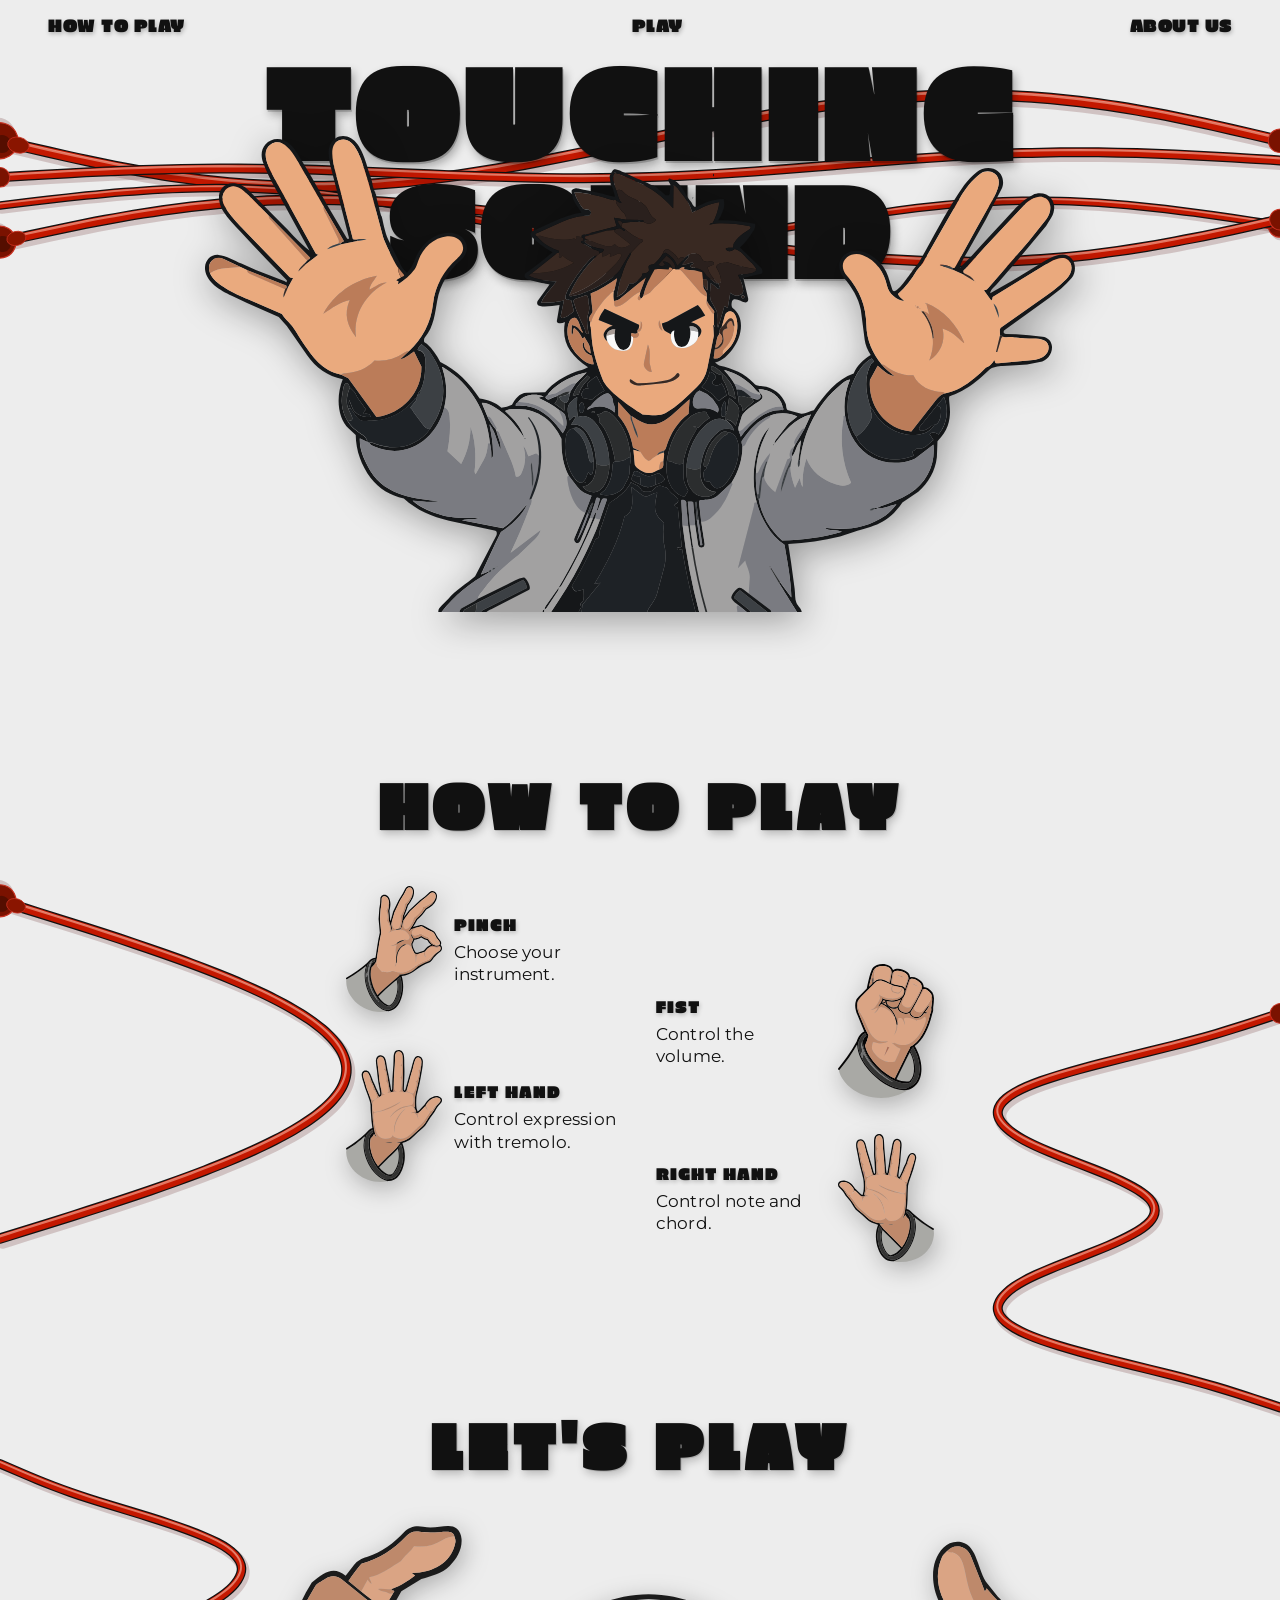
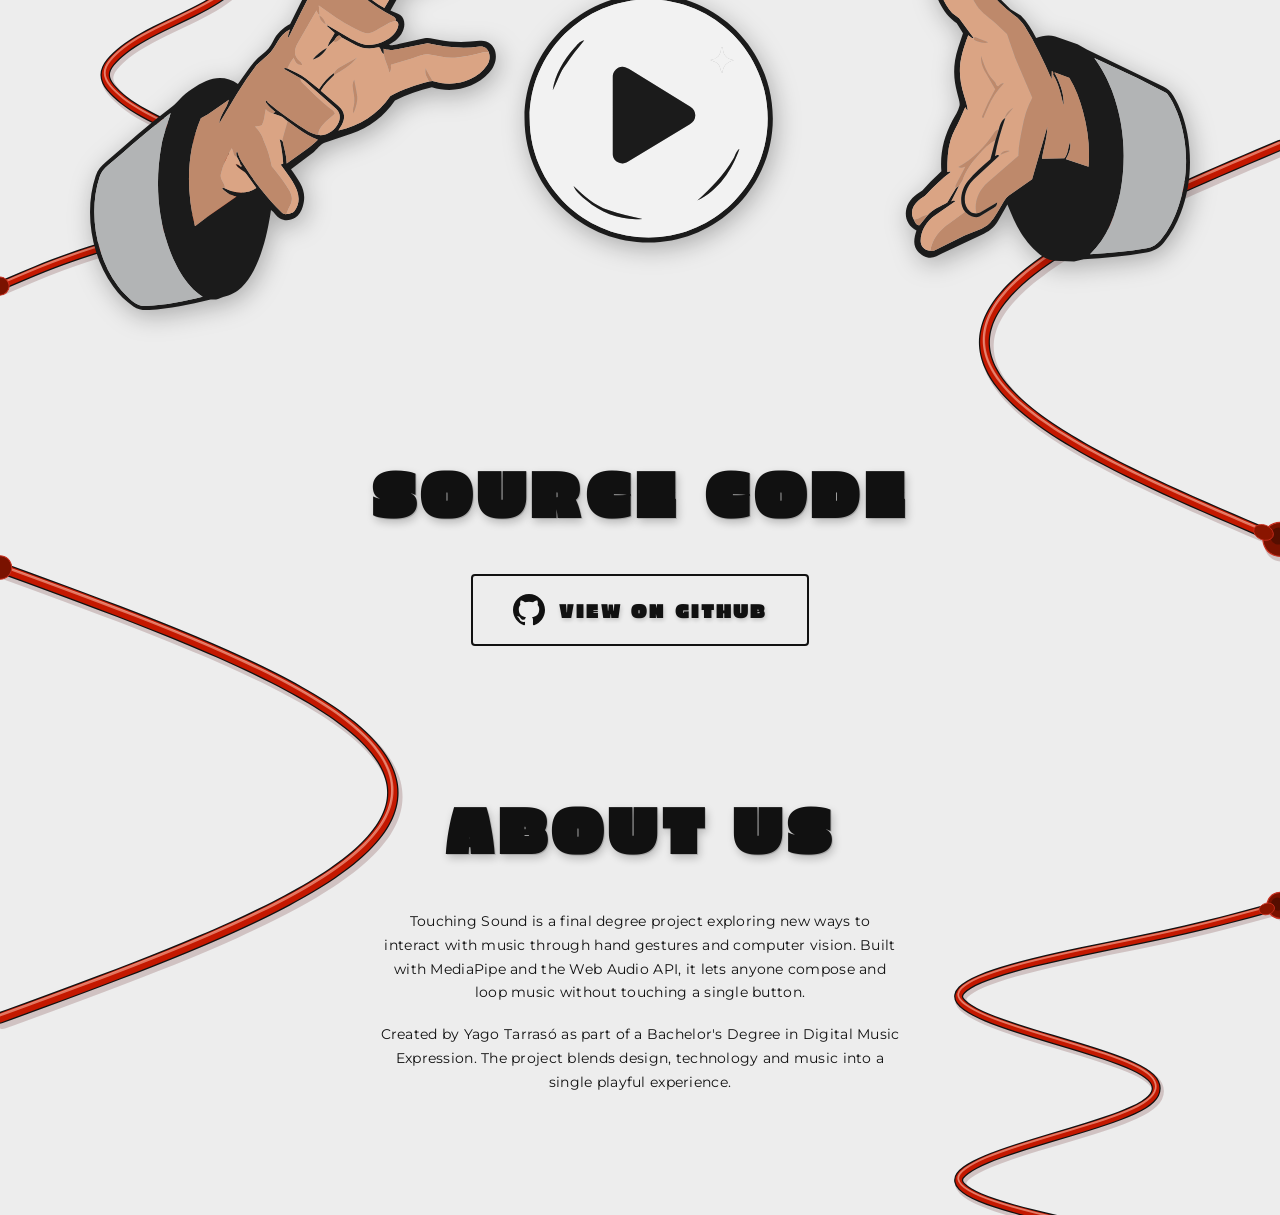
==== index.html @ ab22313e "Cambios en la fuente2" ====
<!DOCTYPE html>
<html lang="es">
<head>
  <meta charset="UTF-8" />
  <meta name="viewport" content="width=device-width, initial-scale=1.0" />
  <title>Touching Sound</title>
  <style>
    @font-face {
      font-family: 'Erica One';
      src: url('fonts/EricaOne-Regular.ttf') format('truetype');
      font-weight: normal;
      font-style: normal;
    }
    @font-face {
      font-family: 'Montserrat';
      src: url('fonts/Montserrat-Regular.ttf') format('truetype');
      font-weight: normal;
      font-style: normal;
    }

    *, *::before, *::after { box-sizing: border-box; margin: 0; padding: 0; }

    html { scroll-behavior: smooth; }

    body {
      font-family: 'Erica One', sans-serif;
      background: #ededed;
      color: #111;
      overflow-x: hidden;
      position: relative; /* stacking context for cables canvas */
    }

    /* ── Cables canvas — full page, behind everything ────────────────────────── */
    #cables-bg {
      position: absolute;
      top: 0; left: 0;
      width: 100%;
      height: 100%;
      z-index: 0;
      pointer-events: none;
      overflow: hidden;
    }
    #cables-canvas { display: block; }

    /* ── Header ─────────────────────────────────────────────────────────────── */
    header {
      position: relative;
      z-index: 10;
      background: #ededed;
      width: 100%;
      padding: 12px 48px;
      display: flex;
      align-items: center;
      justify-content: space-between;
    }

    header a {
      text-decoration: none;
      color: #111;
      font-family: 'Erica One', sans-serif;
      font-size: 1.1rem;
      letter-spacing: 0.03em;
      text-transform: uppercase;
      transition: opacity 0.2s;
      text-shadow: 1px 2px 4px rgba(0,0,0,0.25);
    }
    header a:hover { opacity: 0.55; }

    /* ── Hero ────────────────────────────────────────────────────────────────── */
    .hero {
      position: relative;
      z-index: 1;           /* above cables canvas */
      display: flex;
      flex-direction: column;
      align-items: center;
      overflow: visible;
    }

    .hero h1 {
      font-family: 'Erica One', sans-serif;
      font-size: clamp(4.5rem, 10vw, 9rem);
      letter-spacing: 0.04em;
      text-align: center;
      text-transform: uppercase;
      line-height: 0.92;
      color: #111;
      padding-top: 0;
      position: relative;
      z-index: 1;
      flex-shrink: 0;
      text-shadow: 3px 5px 10px rgba(0,0,0,0.30), 1px 2px 0px rgba(0,0,0,0.18);
    }

    .personaje-wrap {
      position: relative;
      z-index: 2;
      width: 100%;
      display: flex;
      justify-content: center;
      margin-top: -150px;
    }

    .personaje-wrap img {
      width: 68vw;
      max-width: none;
      height: auto;
      display: block;
      filter: drop-shadow(4px 8px 18px rgba(0,0,0,0.35));
    }

    /* ── Section blocks — sistema de espaciado: 120px entre secciones, 48px título→contenido ── */
    .section-block {
      position: relative;
      z-index: 1;
      display: flex;
      flex-direction: column;
      align-items: center;
      padding: 0 40px;
      margin-top: 120px;
    }

    /* Primera sección: algo más de distancia desde el personaje */
    #how-to-play { margin-top: 130px; }

    /* Última sección: padding inferior de página */
    #about { padding-bottom: 120px; }

    /* manos_web — hover indica que es un botón */
    .manos-link { display: block; }
    .manos-link .web-svg {
      transition: transform 0.25s ease, filter 0.25s ease;
      cursor: pointer;
    }
    .manos-link:hover .web-svg {
      transform: scale(1.025);
      filter: drop-shadow(4px 8px 20px rgba(0,0,0,0.38));
    }

    /* ── GitHub & About Us ───────────────────────────────────────────────────── */
    .repo-link {
      display: inline-flex;
      align-items: center;
      gap: 14px;
      text-decoration: none;
      border: 2.5px solid #111;
      border-radius: 4px;
      padding: 18px 40px;
      transition: background 0.2s, transform 0.2s;
      text-shadow: 1px 2px 4px rgba(0,0,0,0.18);
    }
    .repo-link:hover {
      background: rgba(0,0,0,0.06);
      transform: translateY(-2px);
    }
    .repo-link-icon {
      width: 32px; height: 32px;
      fill: #111;
      flex-shrink: 0;
    }
    .repo-link-text {
      font-family: 'Erica One', sans-serif;
      font-size: clamp(1rem, 1.6vw, 1.3rem);
      text-transform: uppercase;
      letter-spacing: 0.10em;
      color: #111;
    }

    .about-body {
      max-width: 520px;
      text-align: center;
    }
    .about-body p {
      font-family: 'Montserrat', sans-serif;
      font-size: clamp(0.75rem, 1.1vw, 0.95rem);
      color: #111;
      line-height: 1.7;
      letter-spacing: 0.02em;
    }

    .section-title {
      font-family: 'Erica One', sans-serif;
      font-size: clamp(2.5rem, 5vw, 4rem);
      letter-spacing: 0.08em;
      text-transform: uppercase;
      color: #111;
      margin-bottom: 48px;
      text-shadow: 2px 4px 8px rgba(0,0,0,0.22), 1px 1px 0px rgba(0,0,0,0.14);
    }

    /* ── SVG images ──────────────────────────────────────────────────────────── */
    .web-svg {
      display: block;
      width: 90vw;
      max-width: 1100px;
      height: auto;
      filter: drop-shadow(3px 6px 12px rgba(0,0,0,0.28));
    }

    .manos-wrap { padding-bottom: 0; }
    .manos-link { display: block; }

    /* ── Zigzag de gestos ────────────────────────────────────────────────────── */
    .gestures-grid {
      display: flex;
      flex-direction: column;
      width: 100%;
      max-width: 700px;
      margin-top: 0;
    }

    .gesture-item {
      display: flex;
      align-items: center;
      width: 100%;
      gap: 12px;
      margin-top: -48px;
    }
    .gesture-item:first-child { margin-top: 0; }

    .gesture-item.left  { flex-direction: row; }
    .gesture-item.right { flex-direction: row-reverse; }

    .gesture-item img {
      width: clamp(75px, 7.5vw, 120px);
      height: auto;
      flex-shrink: 0;
      display: block;
      filter: drop-shadow(3px 6px 12px rgba(0,0,0,0.28));
    }

    .gesture-text { max-width: 170px; }

    .gesture-name {
      font-family: 'Erica One', sans-serif;
      font-size: clamp(0.85rem, 1.3vw, 1.1rem);
      text-transform: uppercase;
      color: #111;
      letter-spacing: 0.06em;
      text-shadow: 1px 2px 4px rgba(0,0,0,0.20);
    }

    .gesture-desc {
      font-family: 'Montserrat', sans-serif;
      font-size: clamp(0.85rem, 1.3vw, 1.1rem);
      color: #111;
      margin-top: 4px;
      line-height: 1.35;
      letter-spacing: 0.01em;
    }

    /* ── Animaciones de entrada ──────────────────────────────────────────────── */
    .anim {
      opacity: 0;
      transform: translateY(28px);
      transition: opacity 0.65s ease, transform 0.65s ease;
    }
    .anim.is-visible {
      opacity: 1;
      transform: translateY(0);
    }
    /* Los títulos se mueven menos */
    .section-title.anim { transform: translateY(14px); }
    /* Personaje con leve escala */
    .personaje-wrap.anim {
      transform: translateY(20px) scale(0.98);
      transition: opacity 0.8s ease, transform 0.8s ease;
    }
    .personaje-wrap.anim.is-visible { transform: translateY(0) scale(1); }

    /* ── Mobile ─────────────────────────────────────────────────────────────── */
    @media (max-width: 600px) {
      /* Fix overflow lateral — evita el hueco de scrollbar de escritorio */
      html, body { overflow-x: hidden; max-width: 100vw; }

      header {
        padding: 14px 24px;
      }
      header a {
        font-size: 0.72rem;
        letter-spacing: 0.01em;
      }

      .hero h1 {
        font-size: clamp(3rem, 14vw, 5rem);
        text-align: center;
        padding: 0 24px;
      }

      .personaje-wrap {
        margin-top: 10px;
      }
      .personaje-wrap img {
        width: 88vw;
      }

      /* Más espacio vertical entre secciones y más margen horizontal */
      .section-block {
        padding: 0 40px;
        margin-top: 100px;
      }
      #how-to-play { margin-top: 110px; }
      #about        { padding-bottom: 100px; }

      /* Títulos más pequeños y centrados */
      .section-title {
        font-size: clamp(1.8rem, 9vw, 2.6rem);
        text-align: center;
        margin-bottom: 44px;
      }

      /* About: texto centrado con más respiro */
      .about-body {
        max-width: 100%;
      }
      .about-body p {
        font-size: clamp(0.80rem, 3.2vw, 0.95rem);
        text-align: center;
        line-height: 1.9;
      }

      /* Gesture items: columna centrada con gap positivo */
      .gesture-item.left,
      .gesture-item.right {
        flex-direction: column !important;
        align-items: center !important;
        padding: 0 !important;
        text-align: center;
        margin-top: 32px;
      }
      .gesture-item:first-child { margin-top: 0; }
      .gestures-grid { gap: 0; }
      .gesture-text { max-width: 240px; }
      .gesture-name { font-size: clamp(0.85rem, 3.5vw, 1rem); }
      .gesture-desc { font-size: clamp(0.68rem, 2.8vw, 0.80rem); }

      .gesture-item img {
        width: clamp(64px, 15vw, 88px);
        margin-bottom: 10px;
      }

      .web-svg {
        width: 92vw;
      }

      .repo-link {
        padding: 16px 28px;
        width: 100%;
        justify-content: center;
      }
      .repo-link-text {
        font-size: clamp(0.85rem, 3.5vw, 1rem);
      }
    }

    /* ── Tablet ──────────────────────────────────────────────────────────────── */
    @media (min-width: 601px) and (max-width: 900px) {
      html, body { overflow-x: hidden; }
      header { padding: 12px 32px; }
      .section-block { padding: 0 48px; margin-top: 90px; }
      .personaje-wrap { margin-top: -110px; }
      .personaje-wrap img { width: 80vw; }
      .section-title { font-size: clamp(2rem, 6vw, 3.2rem); }
    }
  </style>
</head>
<body>

  <!-- Cables canvas — behind all content -->
  <div id="cables-bg">
    <canvas id="cables-canvas"></canvas>
  </div>

  <!-- Header -->
  <header>
    <a href="#how-to-play">HOW TO PLAY</a>
    <a href="#play">PLAY</a>
    <a href="#about">ABOUT US</a>
  </header>

  <!-- Hero: title + personaje -->
  <section class="hero">
    <h1>Touching<br>Sound</h1>
    <div class="personaje-wrap">
      <img src="svg/personaje_web.svg" alt="Personaje" />
    </div>
  </section>

  <!-- How to Play — zigzag de gestos -->
  <div class="section-block" id="how-to-play">
    <h2 class="section-title">How to Play</h2>
    <div class="gestures-grid">
      <div class="gesture-item left" style="padding-left:8%; padding-right:35%">
        <img src="svg/pinch.svg" alt="Pinch" />
        <div class="gesture-text">
          <p class="gesture-name">Pinch</p>
          <p class="gesture-desc">Choose your instrument.</p>
        </div>
      </div>
      <div class="gesture-item right" style="padding-right:8%; padding-left:35%">
        <img src="svg/fist.svg" alt="Fist" />
        <div class="gesture-text">
          <p class="gesture-name">Fist</p>
          <p class="gesture-desc">Control the volume.</p>
        </div>
      </div>
      <div class="gesture-item left" style="padding-left:8%; padding-right:35%">
        <img src="svg/left_hand.svg" alt="Left Hand" />
        <div class="gesture-text">
          <p class="gesture-name">Left Hand</p>
          <p class="gesture-desc">Control expression with tremolo.</p>
        </div>
      </div>
      <div class="gesture-item right" style="padding-right:8%; padding-left:35%">
        <img src="svg/right_hand.svg" alt="Right Hand" />
        <div class="gesture-text">
          <p class="gesture-name">Right Hand</p>
          <p class="gesture-desc">Control note and chord.</p>
        </div>
      </div>
    </div>
  </div>

  <!-- Let's Play -->
  <div class="section-block manos-wrap" id="play">
    <h2 class="section-title">Let's Play</h2>
    <a class="manos-link" href="app">
      <img class="web-svg" src="svg/manos_web.svg" alt="Play the game" />
    </a>
  </div>

  <!-- GitHub -->
  <div class="section-block" id="github">
    <h2 class="section-title">Source Code</h2>
    <a class="repo-link" href="https://github.com/yagotarraso/Touchin-Sound" target="_blank" rel="noopener">
      <svg class="repo-link-icon" viewBox="0 0 24 24" xmlns="http://www.w3.org/2000/svg">
        <path d="M12 0C5.37 0 0 5.37 0 12c0 5.3 3.438 9.8 8.205 11.385.6.113.82-.258.82-.577
          0-.285-.01-1.04-.015-2.04-3.338.724-4.042-1.61-4.042-1.61-.546-1.387-1.333-1.756
          -1.333-1.756-1.089-.745.083-.729.083-.729 1.205.084 1.839 1.237 1.839 1.237
          1.07 1.834 2.807 1.304 3.492.997.107-.775.418-1.305.762-1.604-2.665-.305
          -5.467-1.334-5.467-5.931 0-1.311.469-2.381 1.236-3.221-.124-.303-.535-1.524
          .117-3.176 0 0 1.008-.322 3.301 1.23A11.509 11.509 0 0 1 12 5.803c1.02.005
          2.047.138 3.006.404 2.291-1.552 3.297-1.23 3.297-1.23.653 1.653.242 2.874.118
          3.176.77.84 1.235 1.911 1.235 3.221 0 4.609-2.807 5.624-5.479 5.921.43.372.823
          1.102.823 2.222 0 1.606-.015 2.896-.015 3.286 0 .315.216.69.825.573C20.565
          21.795 24 17.298 24 12c0-6.63-5.37-12-12-12z"/>
      </svg>
      <span class="repo-link-text">View on GitHub</span>
    </a>
  </div>

  <!-- About Us -->
  <div class="section-block" id="about">
    <h2 class="section-title">About Us</h2>
    <div class="about-body">
      <p>Touching Sound is a final degree project exploring new ways to interact with music through hand gestures and computer vision. Built with MediaPipe and the Web Audio API, it lets anyone compose and loop music without touching a single button.</p>
      <p style="margin-top:18px;">Created by Yago Tarrasó as part of a Bachelor's Degree in Digital Music Expression. The project blends design, technology and music into a single playful experience.</p>
    </div>
  </div>

  <script>
  /* ── Animaciones de entrada con IntersectionObserver ───────────────────── */
  /* Se inicializa en window.load para que el layout tenga la altura real     */
  window.addEventListener('load', function () {
    // Marca todos los elementos como ocultos ANTES de observar
    const animTargets = [
      ...document.querySelectorAll('.section-title, .personaje-wrap, .web-svg, .repo-link, .about-body p')
    ];
    animTargets.forEach(el => el.classList.add('anim'));
    document.querySelectorAll('.gesture-item').forEach(el => el.classList.add('anim'));

    // Observer para elementos individuales
    const obs = new IntersectionObserver((entries) => {
      entries.forEach(entry => {
        if (entry.isIntersecting) {
          entry.target.classList.add('is-visible');
          obs.unobserve(entry.target);
        }
      });
    }, { threshold: 0.15, rootMargin: '0px 0px -60px 0px' });

    animTargets.forEach(el => obs.observe(el));

    // Observer para el grid (evita problema de márgenes negativos en gesture-items)
    const gridObs = new IntersectionObserver((entries) => {
      entries.forEach(entry => {
        if (!entry.isIntersecting) return;
        entry.target.querySelectorAll('.gesture-item').forEach((item, i) => {
          setTimeout(() => item.classList.add('is-visible'), i * 110);
        });
        gridObs.unobserve(entry.target);
      });
    }, { threshold: 0.1, rootMargin: '0px 0px -60px 0px' });

    document.querySelectorAll('.gestures-grid').forEach(g => gridObs.observe(g));
  });

  /* ── Smooth scroll ──────────────────────────────────────────────────────── */
  document.querySelectorAll('header a[href^="#"]').forEach(link => {
    link.addEventListener('click', e => {
      const target = document.querySelector(link.getAttribute('href'));
      if (!target) return;
      e.preventDefault();
      const start = window.scrollY;
      const end   = target.getBoundingClientRect().top + start;
      const dist  = Math.abs(end - start);
      const duration = Math.min(600 + dist * 0.28, 1400);
      let startTime = null;
      const ease = t => t === 1 ? 1 : 1 - Math.pow(2, -8 * t);
      const step = ts => {
        if (!startTime) startTime = ts;
        const p = Math.min((ts - startTime) / duration, 1);
        window.scrollTo(0, start + (end - start) * ease(p));
        if (p < 1) requestAnimationFrame(step);
      };
      requestAnimationFrame(step);
    });
  });

  /* ── Cable physics animation ────────────────────────────────────────────── */
  (function () {
    'use strict';

    /* ── Constants ── */
    const N       = 68;     // points per cable
    const TENSION = 0.44;   // string stiffness
    const DAMPING = 0.973;  // energy loss per frame
    const RESTORE = 0.013;  // pull-back to resting shape
    const MOUSE_R = 90;     // mouse influence radius (px)
    const PUSH    = 0.024;  // mouse push strength
    const MAX_V   = 5;      // max velocity per point
    const SMOOTH  = 0.50;   // spatial smoothing

    const cv  = document.getElementById('cables-canvas');
    const ctx = cv.getContext('2d');
    const bg  = document.getElementById('cables-bg');

    /* ── Mouse in document coordinates ── */
    const mouse = { x: -999, y: -999, px: -999, py: -999 };
    document.addEventListener('mousemove', e => {
      mouse.px = mouse.x; mouse.py = mouse.y;
      mouse.x  = e.clientX;
      mouse.y  = e.clientY + window.scrollY;
    });

    /* ── Resize canvas to full page ── */
    function resize() {
      cv.width  = bg.offsetWidth  || window.innerWidth;
      cv.height = bg.offsetHeight || document.body.scrollHeight;
    }

    /* ── Clamp helper ── */
    const clamp = (v, a, b) => v < a ? a : v > b ? b : v;

    /* ═══════════════════════════════════════════════════════════
       CROSS-CABLE  — horizontal, y-displacement physics
       Both endpoints span full page width (x: 0 → W)
    ═══════════════════════════════════════════════════════════ */
    function makeXCable(cfg) {
      const c = Object.assign({}, cfg);
      c.y = new Float32Array(N);
      c.vy = new Float32Array(N);
      c.ys = new Float32Array(N);
      c.type = 'cross';
      return c;
    }

    function xBaseY(c, i, t) {
      const p  = i / (N - 1);
      const H  = cv.height;
      // Interpola entre extremo izquierdo y derecho para asimetría natural
      const yL = (c.yFracL !== undefined ? c.yFracL : c.yFrac) * H;
      const yR = (c.yFracR !== undefined ? c.yFracR : c.yFrac) * H;
      const base = yL + (yR - yL) * p;
      return base
        + c.a1 * Math.sin(p * c.f1 * Math.PI) * Math.cos(t * c.s1 + c.p1)
        + c.a2 * Math.sin(p * c.f2 * Math.PI) * Math.cos(t * c.s2 + c.p2);
    }

    function stepXCable(c, t) {
      const W = cv.width;
      const dvx = mouse.x - mouse.px, dvy = mouse.y - mouse.py;
      const mspd = Math.sqrt(dvx*dvx + dvy*dvy);

      for (let i = 1; i < N - 1; i++) {
        const px   = i / (N - 1) * W;
        const base = xBaseY(c, i, t);
        const ten  = (c.y[i-1] + c.y[i+1] - 2*c.y[i]) * TENSION;
        const res  = (base - c.y[i]) * RESTORE;
        let push = 0;
        if (mspd > 1.5 && mouse.x > 0) {
          const dm = Math.sqrt((px - mouse.x)**2 + (c.ys[i] - mouse.y)**2);
          if (dm < MOUSE_R) push = dvy * (1 - dm/MOUSE_R)**2 * PUSH;
        }
        c.vy[i] = clamp((c.vy[i] + ten + res + push) * DAMPING, -MAX_V, MAX_V);
      }

      c.y[0]     += (xBaseY(c, 0, t)     - c.y[0])     * 0.1;
      c.y[N-1]   += (xBaseY(c, N-1, t)   - c.y[N-1])   * 0.1;
      c.vy[0] = c.vy[N-1] = 0;
      for (let i = 1; i < N-1; i++) c.y[i] += c.vy[i];

      c.ys[0] = c.y[0]; c.ys[N-1] = c.y[N-1];
      for (let i = 1; i < N-1; i++)
        c.ys[i] = c.y[i]*(1-SMOOTH) + (c.y[i-1]+c.y[i+1])*0.5*SMOOTH;
      for (let i = 1; i < N-1; i++)
        c.ys[i] = c.ys[i]*(1-SMOOTH*0.5) + (c.ys[i-1]+c.ys[i+1])*0.5*(SMOOTH*0.5);
    }

    function drawXCable(c) {
      const W = cv.width;
      const pts = [];
      for (let i = 0; i < N; i++) pts.push({ x: i/(N-1)*W, y: c.ys[i] });
      drawShape(pts, c.thick);
      const p0 = pts[0], pN = pts[N-1];
      const a0 = Math.atan2(p0.y - pts[1].y, p0.x - pts[1].x);
      const aN = Math.atan2(pN.y - pts[N-2].y, pN.x - pts[N-2].x);
      if (c.leftEnd  === 'earbud') drawEarbud(p0.x, p0.y, a0, c.thick);
      if (c.leftEnd  === 'jack')   drawJack(p0.x, p0.y, a0, c.thick);
      if (c.rightEnd === 'earbud') drawEarbud(pN.x, pN.y, aN, c.thick);
      if (c.rightEnd === 'jack')   drawJack(pN.x, pN.y, aN, c.thick);
    }

    /* ═══════════════════════════════════════════════════════════
       C-CABLE  — both endpoints on same side, C-shaped reach
       side 'left': endpoints at x=0, cable extends rightward
       side 'right': endpoints at x=W, cable extends leftward
    ═══════════════════════════════════════════════════════════ */
    function makeCCable(cfg) {
      const c = Object.assign({}, cfg);
      c.dx  = new Float32Array(N);
      c.dvx = new Float32Array(N);
      c.dxs = new Float32Array(N);
      c.type = 'ccable';
      return c;
    }

    function cBaseDX(c, i, t) {
      const p    = i / (N - 1);
      const W    = cv.width;
      const sign = c.side === 'right' ? -1 : 1;
      // C-shape: sin(pπ)  — una corcovada
      // snake:   (1-cos(4pπ))/2 — dos corcovadas, ambas visibles en el mismo lado
      const baseShape = c.shape === 'snake'
        ? (1 - Math.cos(p * 4 * Math.PI)) / 2
        : Math.sin(p * Math.PI);
      return sign * (
        c.reachFrac * W * baseShape
        + c.a1 * Math.sin(p * Math.PI)       * Math.cos(t * c.s1 + c.p1)
        + (c.a2||0) * Math.sin(p * 2*Math.PI) * Math.cos(t * (c.s2||0.007) + (c.p2||0))
      );
    }

    function stepCCable(c, t) {
      const W    = cv.width;
      const H    = cv.height;
      const sign = c.side === 'right' ? -1 : 1;
      const edgeX = c.side === 'right' ? W : 0;
      const y0 = c.y0Frac * H, y1 = c.y1Frac * H;
      const dvx = mouse.x - mouse.px, dvy = mouse.y - mouse.py;
      const mspd = Math.sqrt(dvx*dvx + dvy*dvy);

      for (let i = 1; i < N - 1; i++) {
        const p   = i / (N - 1);
        const py  = y0 + (y1 - y0) * p;
        const px  = edgeX + c.dxs[i];
        const base = cBaseDX(c, i, t);
        const ten  = (c.dx[i-1] + c.dx[i+1] - 2*c.dx[i]) * TENSION;
        const res  = (base - c.dx[i]) * RESTORE;
        let push = 0;
        if (mspd > 1.5 && mouse.x > 0) {
          const dm = Math.sqrt((px - mouse.x)**2 + (py - mouse.y)**2);
          if (dm < MOUSE_R) push = dvx * sign * (1 - dm/MOUSE_R)**2 * PUSH;
        }
        c.dvx[i] = clamp((c.dvx[i] + ten + res + push) * DAMPING, -MAX_V, MAX_V);
      }

      c.dx[0] = c.dx[N-1] = 0;
      c.dvx[0] = c.dvx[N-1] = 0;
      for (let i = 1; i < N-1; i++) c.dx[i] += c.dvx[i];

      c.dxs[0] = c.dx[0]; c.dxs[N-1] = c.dx[N-1];
      for (let i = 1; i < N-1; i++)
        c.dxs[i] = c.dx[i]*(1-SMOOTH) + (c.dx[i-1]+c.dx[i+1])*0.5*SMOOTH;
      for (let i = 1; i < N-1; i++)
        c.dxs[i] = c.dxs[i]*(1-SMOOTH*0.5) + (c.dxs[i-1]+c.dxs[i+1])*0.5*(SMOOTH*0.5);
    }

    function drawCCable(c) {
      const W = cv.width, H = cv.height;
      const edgeX = c.side === 'right' ? W : 0;
      const y0 = c.y0Frac * H, y1 = c.y1Frac * H;
      const pts = [];
      for (let i = 0; i < N; i++) {
        const p = i / (N - 1);
        pts.push({ x: edgeX + c.dxs[i], y: y0 + (y1 - y0) * p });
      }
      drawShape(pts, c.thick);
      const p0 = pts[0], pN = pts[N-1];
      const a0 = Math.atan2(p0.y - pts[1].y, p0.x - pts[1].x);
      const aN = Math.atan2(pN.y - pts[N-2].y, pN.x - pts[N-2].x);
      if (c.topEnd === 'earbud') drawEarbud(p0.x, p0.y, a0, c.thick);
      if (c.topEnd === 'jack')   drawJack(p0.x, p0.y, a0, c.thick);
      if (c.botEnd === 'earbud') drawEarbud(pN.x, pN.y, aN, c.thick);
      if (c.botEnd === 'jack')   drawJack(pN.x, pN.y, aN, c.thick);
    }

    /* ── Shared rendering ──────────────────────────────────────────────────── */
    function drawShape(pts, tk) {
      function trace(ox, oy) {
        ctx.beginPath();
        ctx.moveTo(pts[0].x + ox, pts[0].y + oy);
        for (let i = 1; i < pts.length - 1; i++) {
          const mx = (pts[i].x + pts[i+1].x) / 2 + ox;
          const my = (pts[i].y + pts[i+1].y) / 2 + oy;
          ctx.quadraticCurveTo(pts[i].x + ox, pts[i].y + oy, mx, my);
        }
        ctx.lineTo(pts[pts.length-1].x + ox, pts[pts.length-1].y + oy);
      }
      ctx.save();
      ctx.lineCap = 'round'; ctx.lineJoin = 'round';
      // Sombra
      ctx.globalAlpha = 0.20;
      ctx.lineWidth = tk + 5; ctx.strokeStyle = 'rgba(80,0,0,0.9)';
      trace(tk * 0.30, tk * 0.45); ctx.stroke();
      // Outline negro (cartoon)
      ctx.globalAlpha = 1;
      ctx.lineWidth = tk + 2.5; ctx.strokeStyle = '#111';
      trace(0, 0); ctx.stroke();
      // Cuerpo rojo
      ctx.globalAlpha = 1;
      ctx.lineWidth = tk; ctx.strokeStyle = '#c41800';
      trace(0, 0); ctx.stroke();
      // Brillo/reflejo blanco (franja superior)
      ctx.globalAlpha = 0.55;
      ctx.lineWidth = tk * 0.28; ctx.strokeStyle = 'rgba(255,200,180,0.95)';
      trace(-tk * 0.06, -tk * 0.28); ctx.stroke();
      // Segundo reflejo más suave
      ctx.globalAlpha = 0.20;
      ctx.lineWidth = tk * 0.10; ctx.strokeStyle = 'rgba(255,255,255,0.9)';
      trace(-tk * 0.10, -tk * 0.38); ctx.stroke();
      ctx.restore();
    }

    function drawEarbud(x, y, angle, tk) {
      ctx.save();
      ctx.translate(x, y); ctx.rotate(angle);
      const r = tk * 2.0;
      ctx.beginPath(); ctx.arc(r*0.2, r*0.25, r, 0, Math.PI*2);
      ctx.fillStyle = 'rgba(80,0,0,0.18)'; ctx.fill();
      ctx.beginPath(); ctx.arc(0, 0, r, 0, Math.PI*2);
      ctx.fillStyle = '#7a1200'; ctx.fill();
      ctx.lineWidth = 1.2; ctx.strokeStyle = '#c83020'; ctx.stroke();
      ctx.beginPath(); ctx.arc(-r*0.15, -r*0.15, r*0.5, 0, Math.PI*2);
      ctx.fillStyle = '#550e00'; ctx.fill();
      ctx.beginPath(); ctx.ellipse(-r*1.05, 0, r*0.6, r*0.44, 0, 0, Math.PI*2);
      ctx.fillStyle = '#8a1500'; ctx.fill();
      ctx.lineWidth = 0.8; ctx.strokeStyle = '#c83020'; ctx.stroke();
      ctx.restore();
    }

    function drawJack(x, y, angle, tk) {
      ctx.save();
      ctx.translate(x, y); ctx.rotate(angle);
      const len = tk * 4.5;
      ctx.beginPath(); ctx.moveTo(0, 0); ctx.lineTo(len, 0);
      ctx.lineWidth = tk; ctx.strokeStyle = '#b81200'; ctx.lineCap = 'round'; ctx.stroke();
      [len*0.55, len*0.72].forEach(ox => {
        ctx.beginPath(); ctx.moveTo(ox, -tk*0.5); ctx.lineTo(ox, tk*0.5);
        ctx.lineWidth = 2; ctx.strokeStyle = '#e05040'; ctx.stroke();
      });
      ctx.beginPath(); ctx.moveTo(len*0.78, 0); ctx.lineTo(len, 0);
      ctx.lineWidth = tk*0.65; ctx.strokeStyle = '#e07060'; ctx.stroke();
      ctx.beginPath(); ctx.arc(0, 0, tk*1.3, 0, Math.PI*2);
      ctx.fillStyle = '#7a1200'; ctx.fill();
      ctx.lineWidth = 1; ctx.strokeStyle = '#c83020'; ctx.stroke();
      ctx.restore();
    }

    /* ═══════════════════════════════════════════════════════════
       CABLE DEFINITIONS
       yFrac / y0Frac / y1Frac : fraction of total page height
       reachFrac                : fraction of page width
    ═══════════════════════════════════════════════════════════ */
    let cables = [];

    function initCables() {
      cables = [

        /* ── Cross cables — 4, agrupados en medio del título ── */
        /* ── Cross cables — detrás del título, juntos ── */
        makeXCable({ yFrac: 0.050, thick: 9,
          a1: 36, f1: 2, p1: 0.0, s1: 0.016,
          a2: 12, f2: 4, p2: 1.2, s2: 0.009,
          leftEnd: 'earbud', rightEnd: 'jack' }),

        makeXCable({ yFracL: 0.063, yFracR: 0.057, thick: 7.5,
          a1: 30, f1: 2, p1: 1.3, s1: 0.013,
          a2: 10, f2: 3, p2: 2.5, s2: 0.008,
          leftEnd: 'jack', rightEnd: null }),

        makeXCable({ yFracL: 0.073, yFracR: 0.080, thick: 6,
          a1: 32, f1: 3, p1: 2.1, s1: 0.014,
          a2:  9, f2: 5, p2: 0.6, s2: 0.010,
          leftEnd: null, rightEnd: 'earbud' }),

        makeXCable({ yFracL: 0.086, yFracR: 0.078, thick: 8,
          a1: 28, f1: 2, p1: 3.0, s1: 0.012,
          a2: 11, f2: 4, p2: 1.8, s2: 0.007,
          leftEnd: 'earbud', rightEnd: 'jack' }),

        /* ── Cables laterales — empiezan bien abajo en instrucciones ── */
        /* modo 1 (a1/s1) = oscilación C,  modo 2 (a2/s2) = oscilación S */

        /* izquierda — 3 cables con huecos entre ellos */
        makeCCable({ side: 'left', shape: 'C',
          y0Frac: 0.32, y1Frac: 0.44, reachFrac: 0.30, thick: 8,
          a1: 18, s1: 0.014, p1: 1.1, a2: 0,
          topEnd: 'earbud', botEnd: null }),

        makeCCable({ side: 'left', shape: 'snake',
          y0Frac: 0.52, y1Frac: 0.67, reachFrac: 0.28, thick: 7,
          a1: 14, s1: 0.011, p1: 2.3, a2: 0,
          topEnd: null, botEnd: 'jack' }),

        makeCCable({ side: 'left', shape: 'C',
          y0Frac: 0.77, y1Frac: 0.93, reachFrac: 0.33, thick: 9,
          a1: 17, s1: 0.015, p1: 0.5, a2: 0,
          topEnd: 'jack', botEnd: null }),

        /* derecha — 3 cables desfasados respecto a izquierda */
        makeCCable({ side: 'right', shape: 'snake',
          y0Frac: 0.36, y1Frac: 0.5, reachFrac: 0.31, thick: 7.5,
          a1: 20, s1: 0.013, p1: 0.3, a2: 0,
          topEnd: 'jack', botEnd: null }),

        makeCCable({ side: 'right', shape: 'C',
          y0Frac: 0.62, y1Frac: 0.76, reachFrac: 0.27, thick: 8.5,
          a1: 18, s1: 0.015, p1: 1.7, a2: 0,
          topEnd: null, botEnd: 'earbud' }),

        makeCCable({ side: 'right', shape: 'snake',
          y0Frac: 0.89, y1Frac: 1.02, reachFrac: 0.35, thick: 6.5,
          a1: 15, s1: 0.012, p1: 2.8, a2: 0,
          topEnd: 'earbud', botEnd: null }),
      ];

      /* Initialize rest positions */
      const W = cv.width, H = cv.height;
      cables.forEach(c => {
        if (c.type === 'cross') {
          const yL = (c.yFracL !== undefined ? c.yFracL : c.yFrac) * H;
          const yR = (c.yFracR !== undefined ? c.yFracR : c.yFrac) * H;
          for (let i = 0; i < N; i++) {
            const p = i / (N - 1);
            c.y[i] = yL + (yR - yL) * p; c.vy[i] = 0; c.ys[i] = c.y[i];
          }
        } else {
          const sign = c.side === 'right' ? -1 : 1;
          for (let i = 0; i < N; i++) {
            const p = i / (N - 1);
            const baseShape = c.shape === 'snake'
              ? (1 - Math.cos(p * 4 * Math.PI)) / 2
              : Math.sin(p * Math.PI);
            const v = sign * c.reachFrac * W * baseShape;
            c.dx[i] = v; c.dvx[i] = 0; c.dxs[i] = v;
          }
        }
      });
    }

    /* ── Main animation loop ──────────────────────────────────────────────── */
    let t = 0;
    function loop() {
      if (cables.length) {
        ctx.clearRect(0, 0, cv.width, cv.height);
        cables.forEach(c => {
          if (c.type === 'cross') { stepXCable(c, t); drawXCable(c); }
          else                    { stepCCable(c, t); drawCCable(c); }
        });
      }
      mouse.px = mouse.x; mouse.py = mouse.y;
      t++;
      requestAnimationFrame(loop);
    }
    requestAnimationFrame(loop);

    /* Init on DOMContentLoaded, then refine once images have loaded */
    document.addEventListener('DOMContentLoaded', () => {
      resize(); initCables();
    });
    window.addEventListener('load', () => {
      setTimeout(() => {
        const prevH = cv.height;
        resize();
        if (Math.abs(cv.height - prevH) > 50) initCables(); // reinit if page grew
      }, 150);
    });

  })();
  </script>
  <script>
    if ('serviceWorker' in navigator) {
      navigator.serviceWorker.register('/sw.js');
    }
  </script>

  <script>
  /* ── Botón Play: pedir permiso de cámara antes de navegar ───────────────────
     Al hacer clic en las manos:
     1. Se solicita el permiso de cámara (el navegador lo recuerda para toda la sesión).
     2. Se navega a la app. El permiso ya está concedido → sin interrupciones posteriores.
     Si el usuario deniega o hay error, navegamos igualmente (MediaPipe lo gestionará).
     El botón queda visualmente desactivado mientras espera la respuesta del diálogo. */
  (function () {
    const link = document.querySelector('.manos-link');
    if (!link) return;

    link.addEventListener('click', async function (e) {
      e.preventDefault();
      const dest = this.href;

      // Feedback visual: cursor de espera mientras aparece el diálogo
      link.style.opacity = '0.55';
      link.style.pointerEvents = 'none';

      try {
        const stream = await navigator.mediaDevices.getUserMedia({ video: true, audio: false });
        stream.getTracks().forEach(t => t.stop()); // solo necesitamos el permiso
      } catch (_) {
        // Permiso denegado o sin cámara — navegar igualmente
      }

      window.location.href = dest;
    });
  })();
  </script>
</body>
</html>
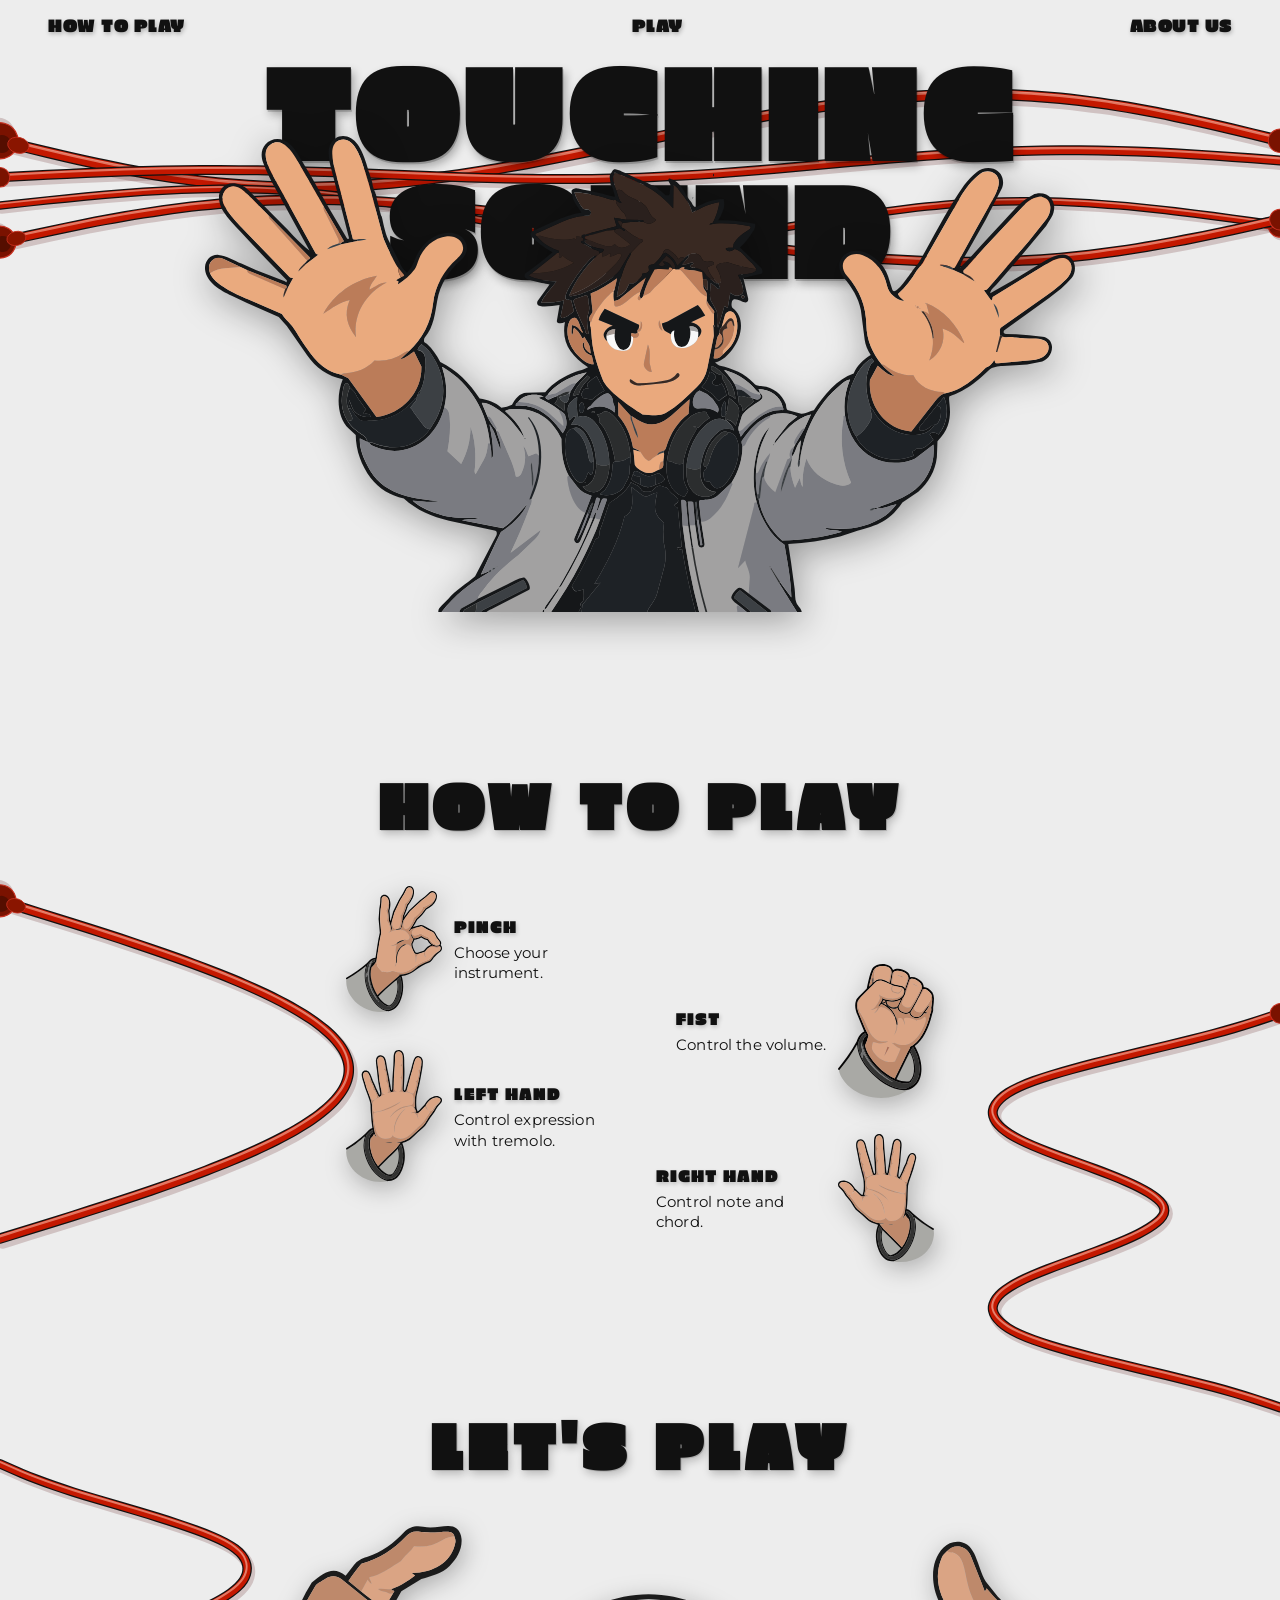
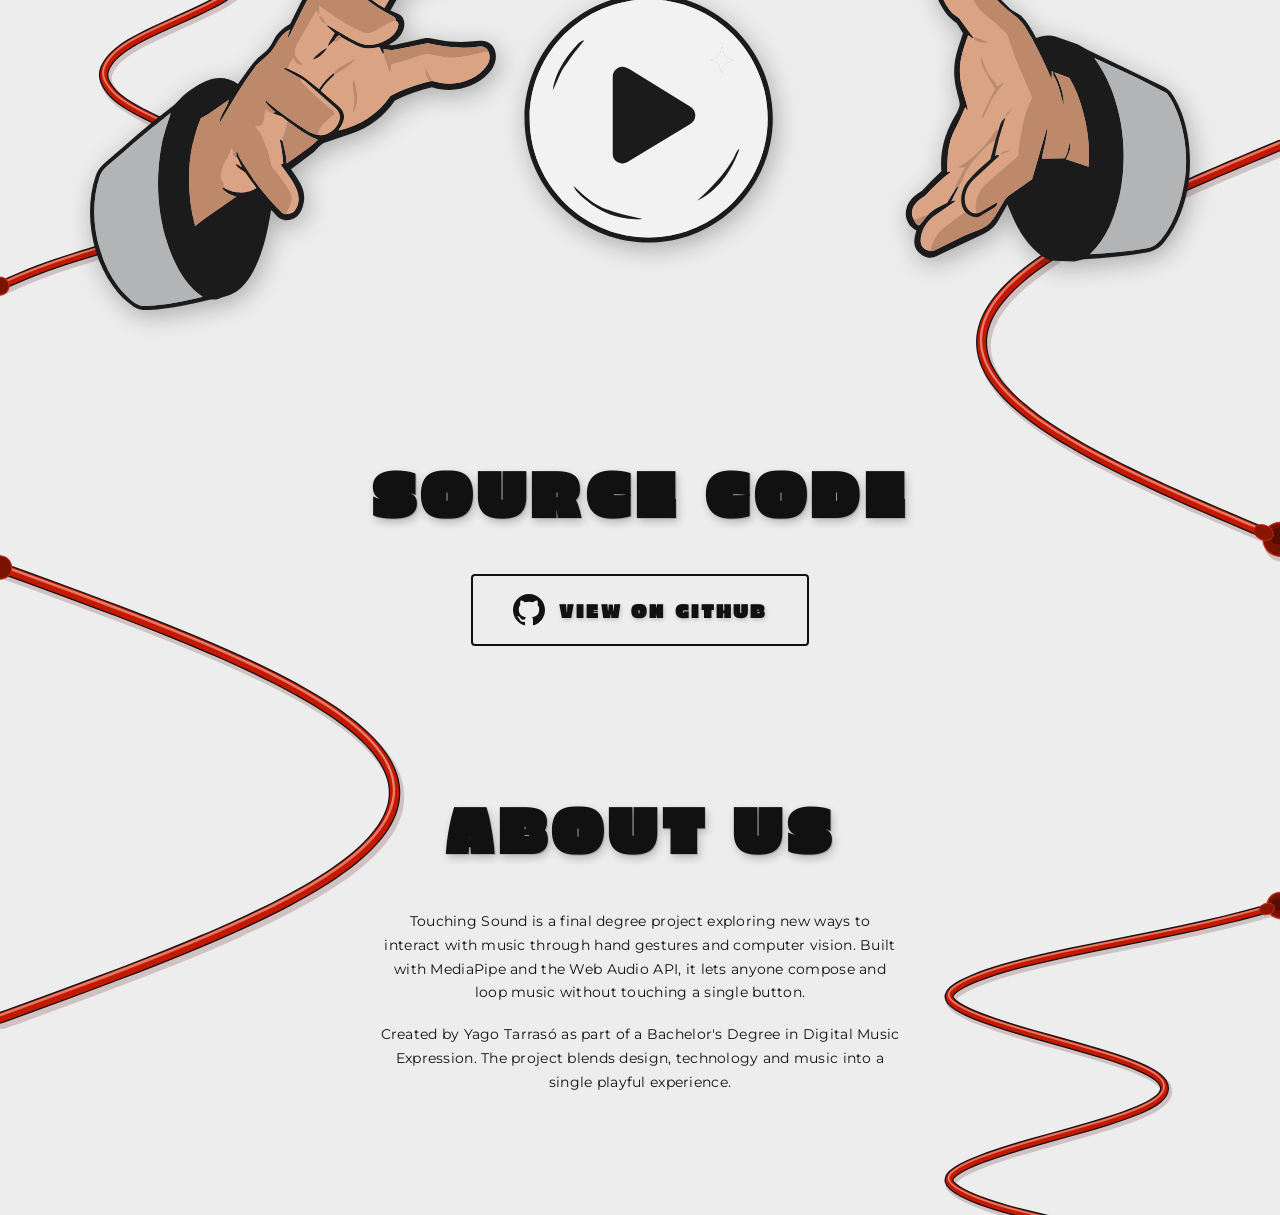
==== commit 0f5d0adb: "Cambios en la fuente2" ====
--- a/index.html
+++ b/index.html
@@ -241,7 +241,7 @@
 
     .gesture-desc {
       font-family: 'Montserrat', sans-serif;
-      font-size: clamp(0.85rem, 1.3vw, 1.1rem);
+      font-size: clamp(0.80rem, 3.2vw, 0.95rem);
       color: #111;
       margin-top: 4px;
       line-height: 1.35;
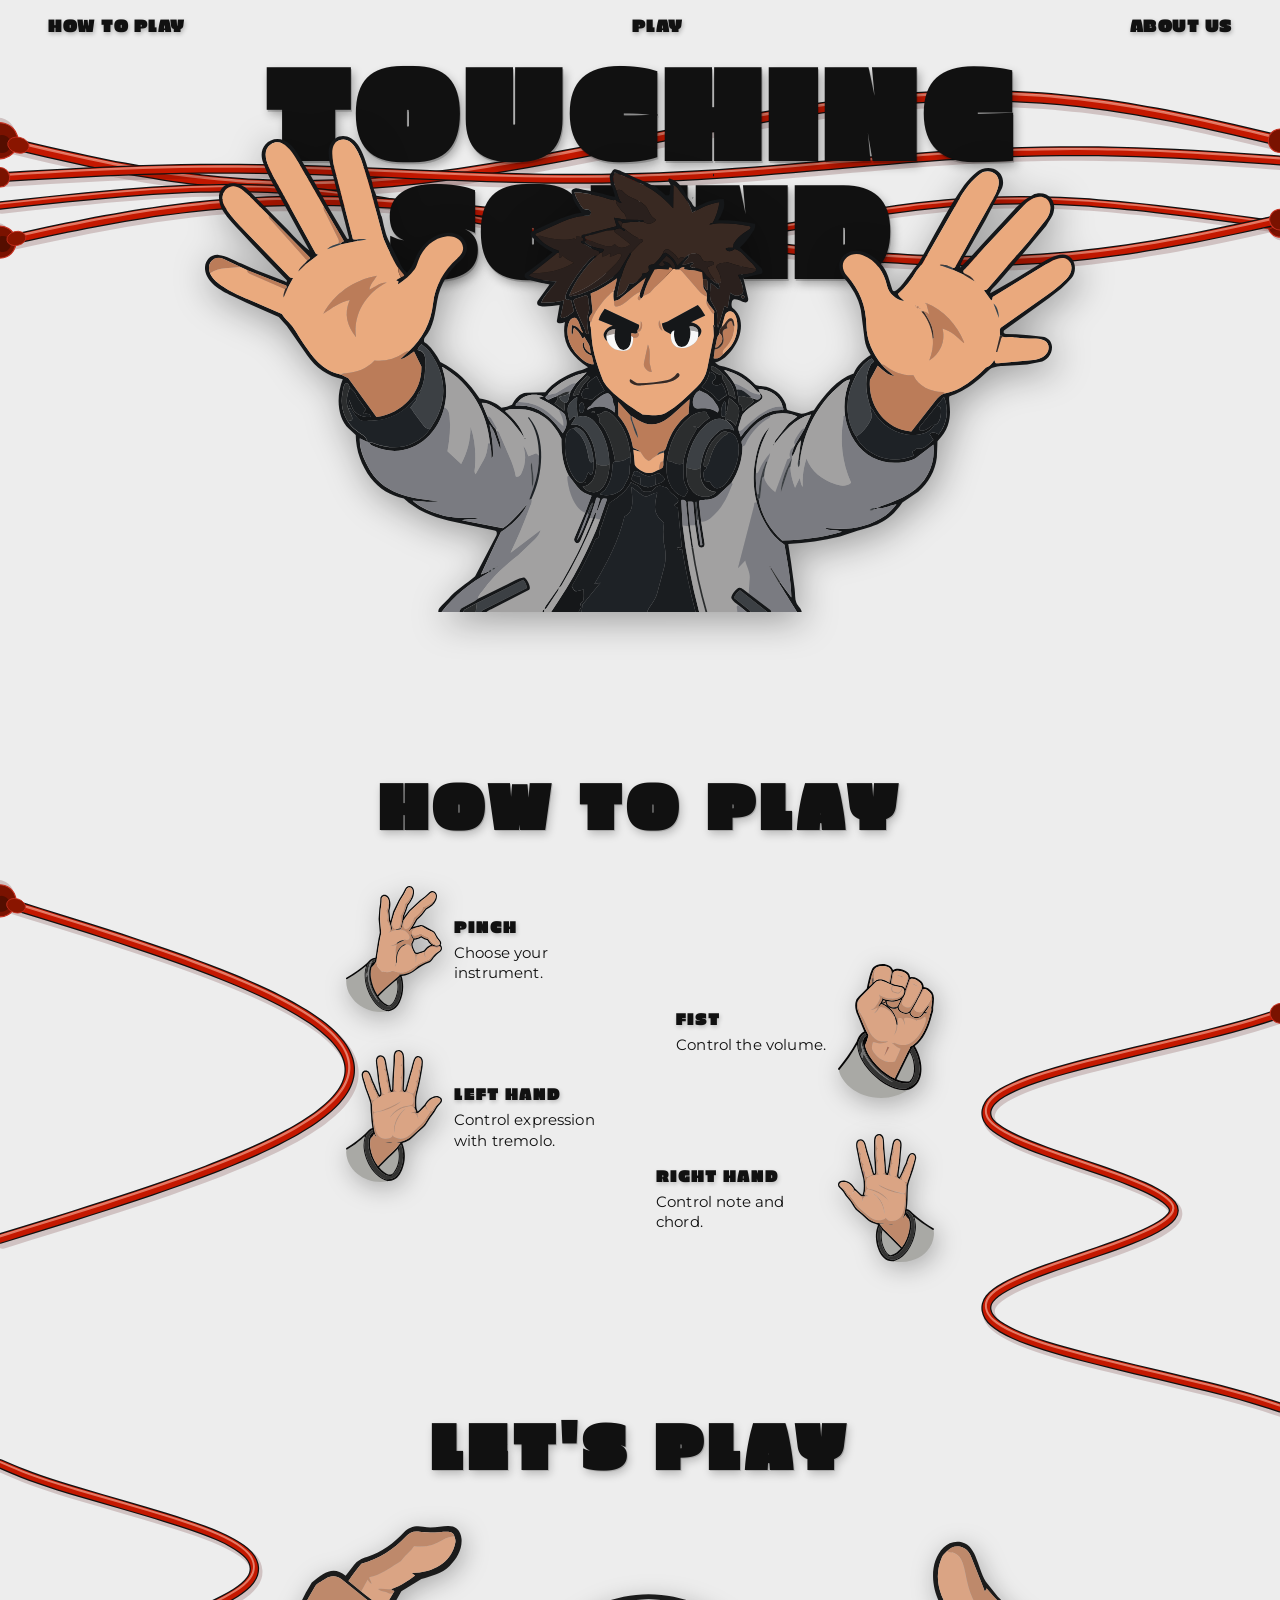
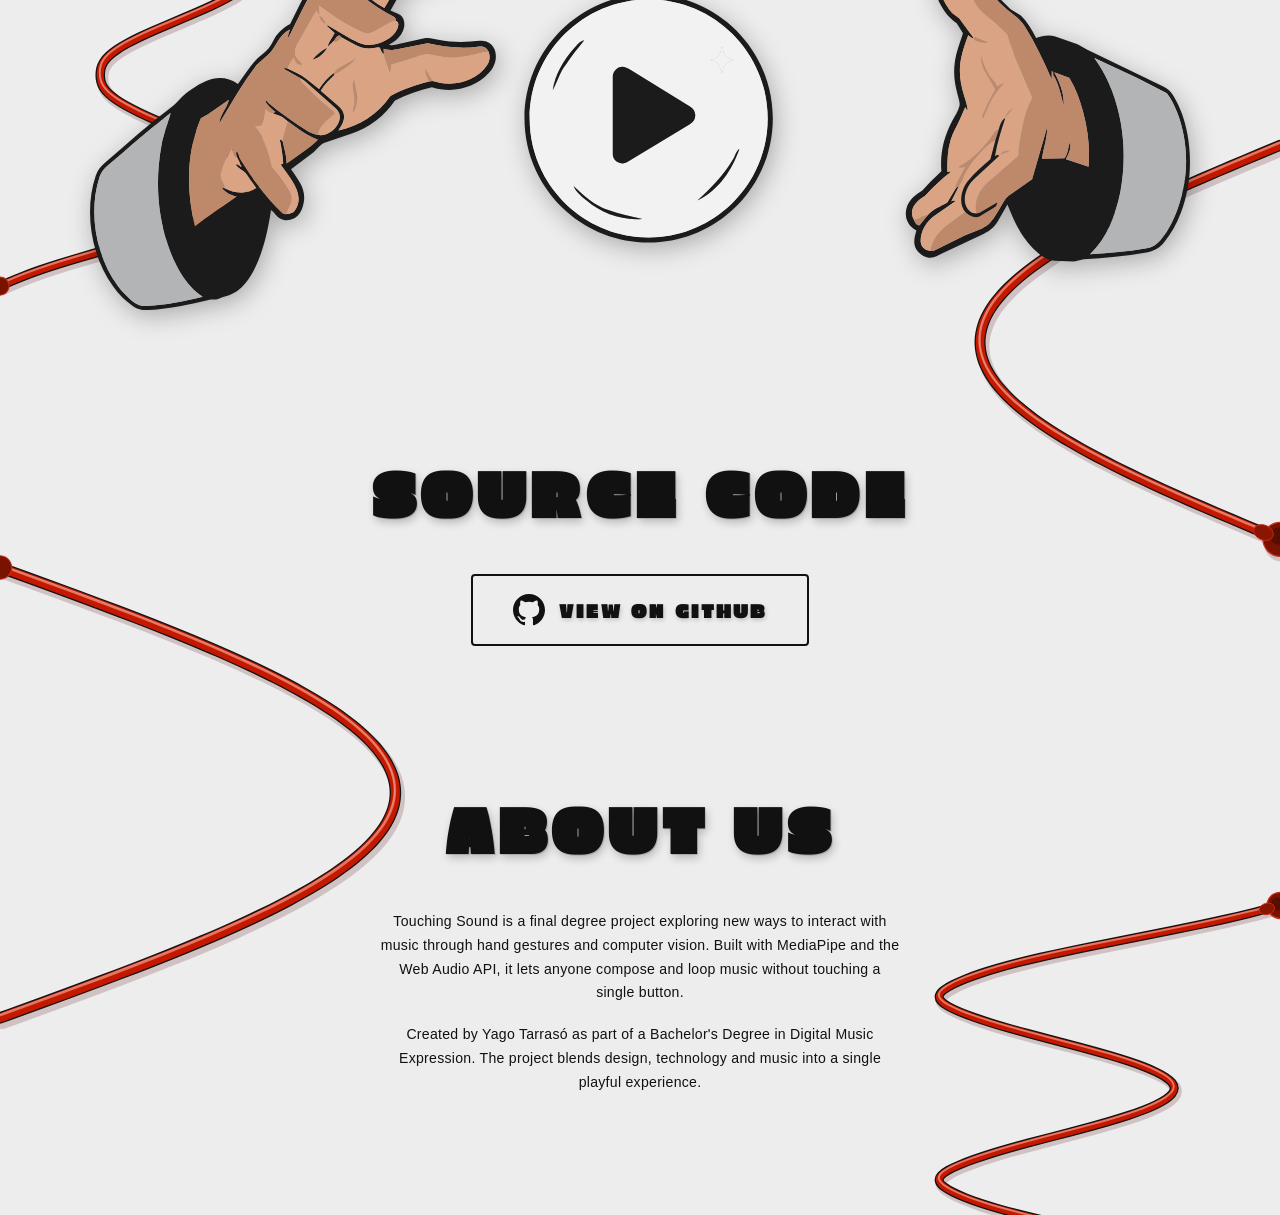
==== commit 3401b2b0: "Cambios en la fuente2" ====
--- a/index.html
+++ b/index.html
@@ -14,6 +14,12 @@
     @font-face {
       font-family: 'Montserrat';
       src: url('fonts/Montserrat-Regular.ttf') format('truetype');
+      font-weight: normal;
+      font-style: normal;
+    }
+    @font-face {
+      font-family: 'Montserrat-Bold';
+      src: url('fonts/Montserrat-Bold.ttf') format('truetype');
       font-weight: normal;
       font-style: normal;
     }
@@ -170,7 +176,7 @@
       text-align: center;
     }
     .about-body p {
-      font-family: 'Montserrat', sans-serif;
+      font-family: 'Montserrat-Bold', sans-serif;
       font-size: clamp(0.75rem, 1.1vw, 0.95rem);
       color: #111;
       line-height: 1.7;
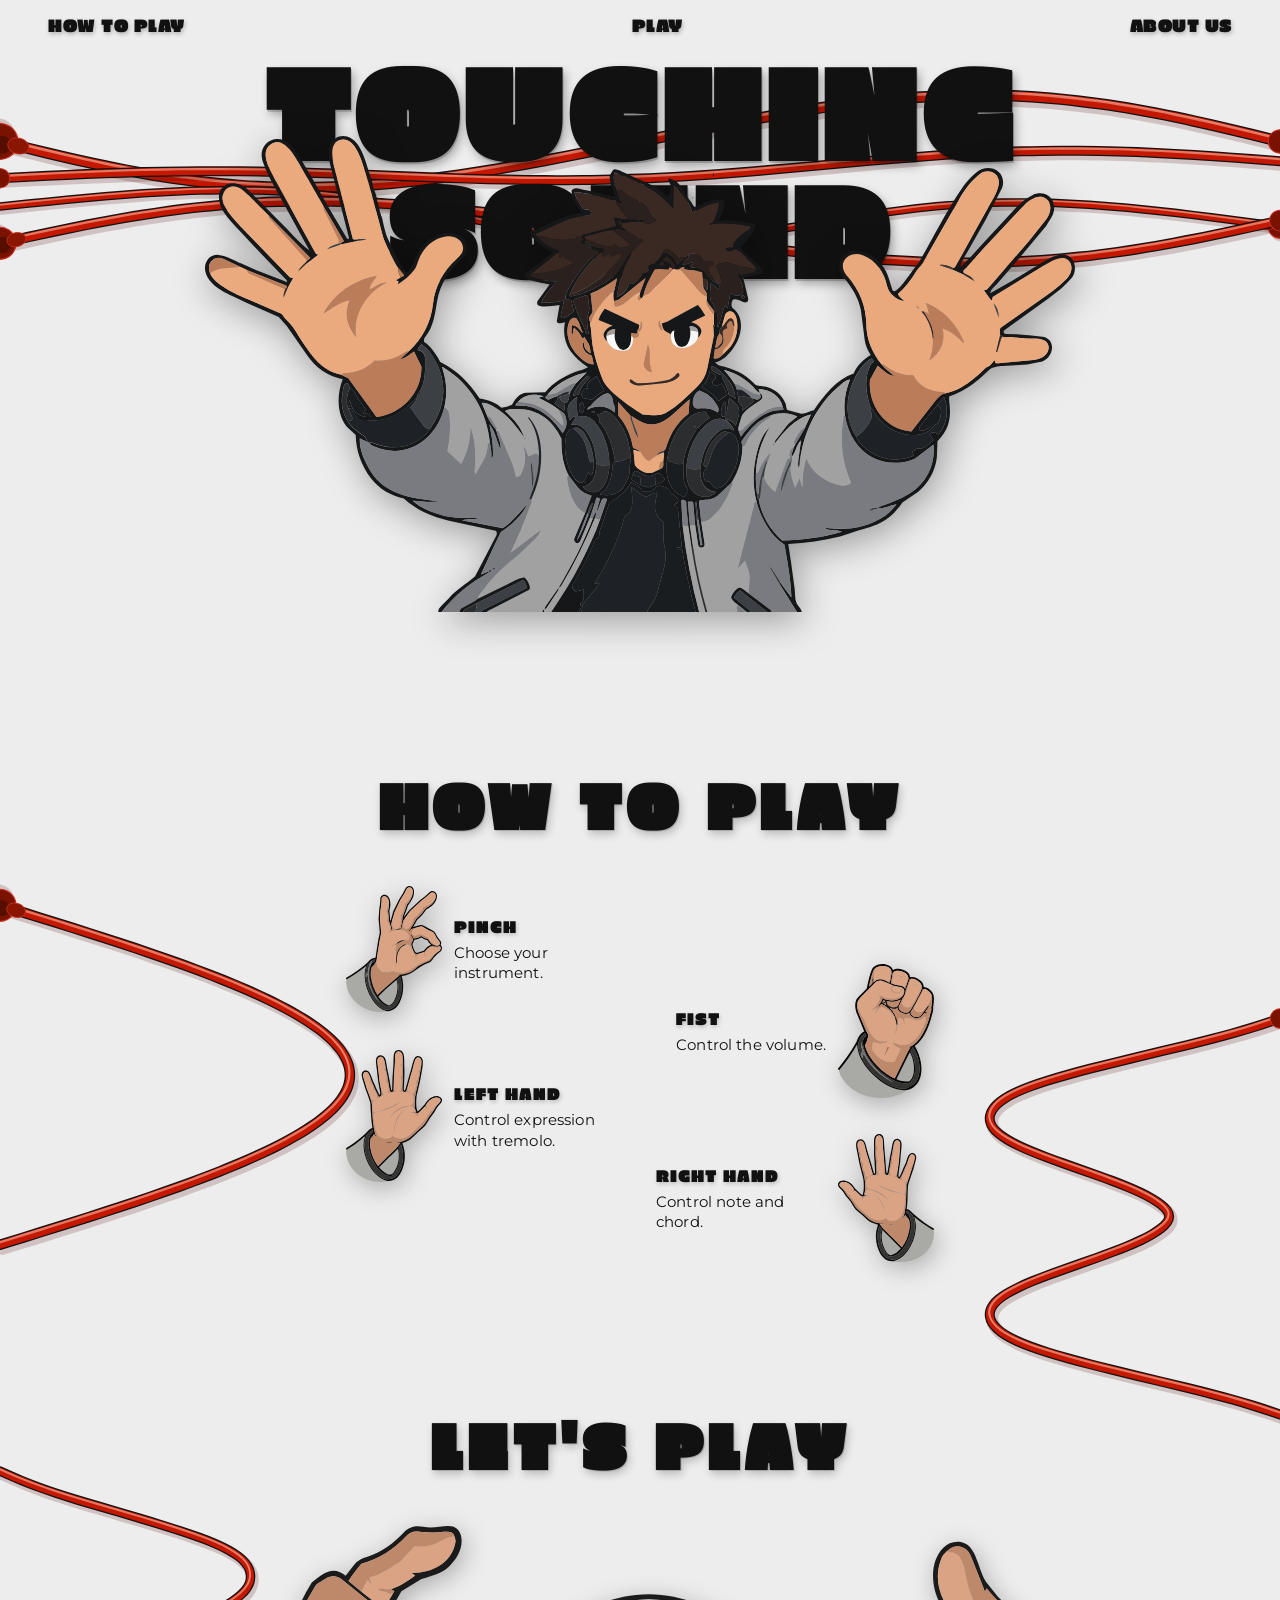
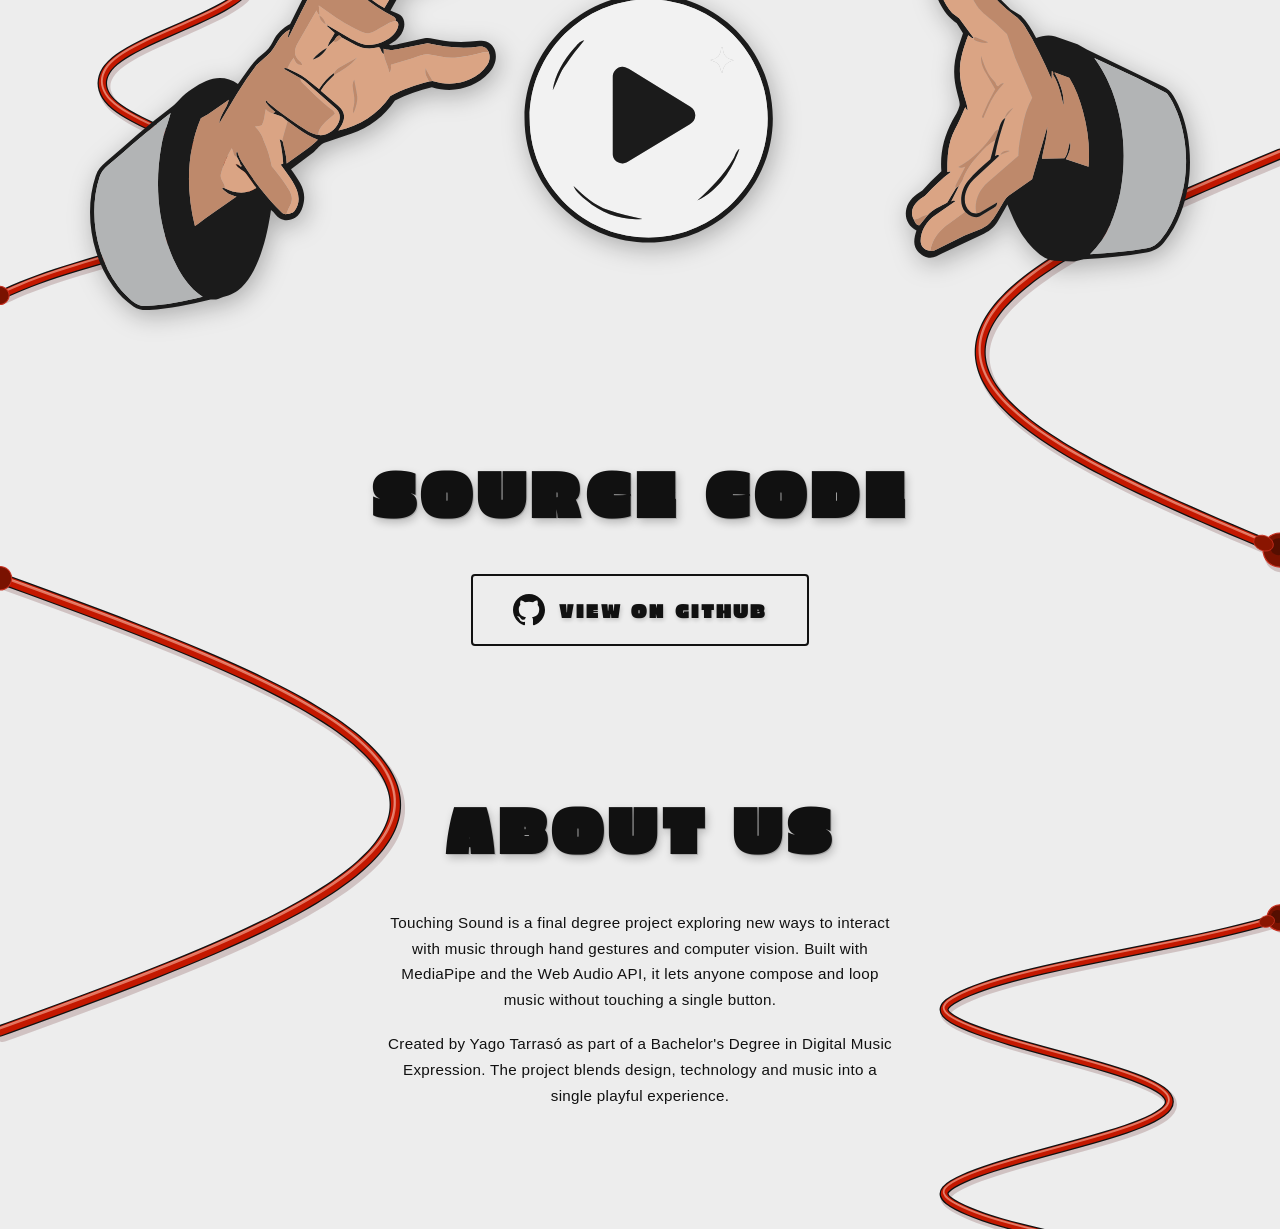
==== commit f0d9bb5c: "Cambios en la fuente2" ====
--- a/index.html
+++ b/index.html
@@ -177,7 +177,7 @@
     }
     .about-body p {
       font-family: 'Montserrat-Bold', sans-serif;
-      font-size: clamp(0.75rem, 1.1vw, 0.95rem);
+      font-size: clamp(0.80rem, 3.2vw, 0.95rem);
       color: #111;
       line-height: 1.7;
       letter-spacing: 0.02em;
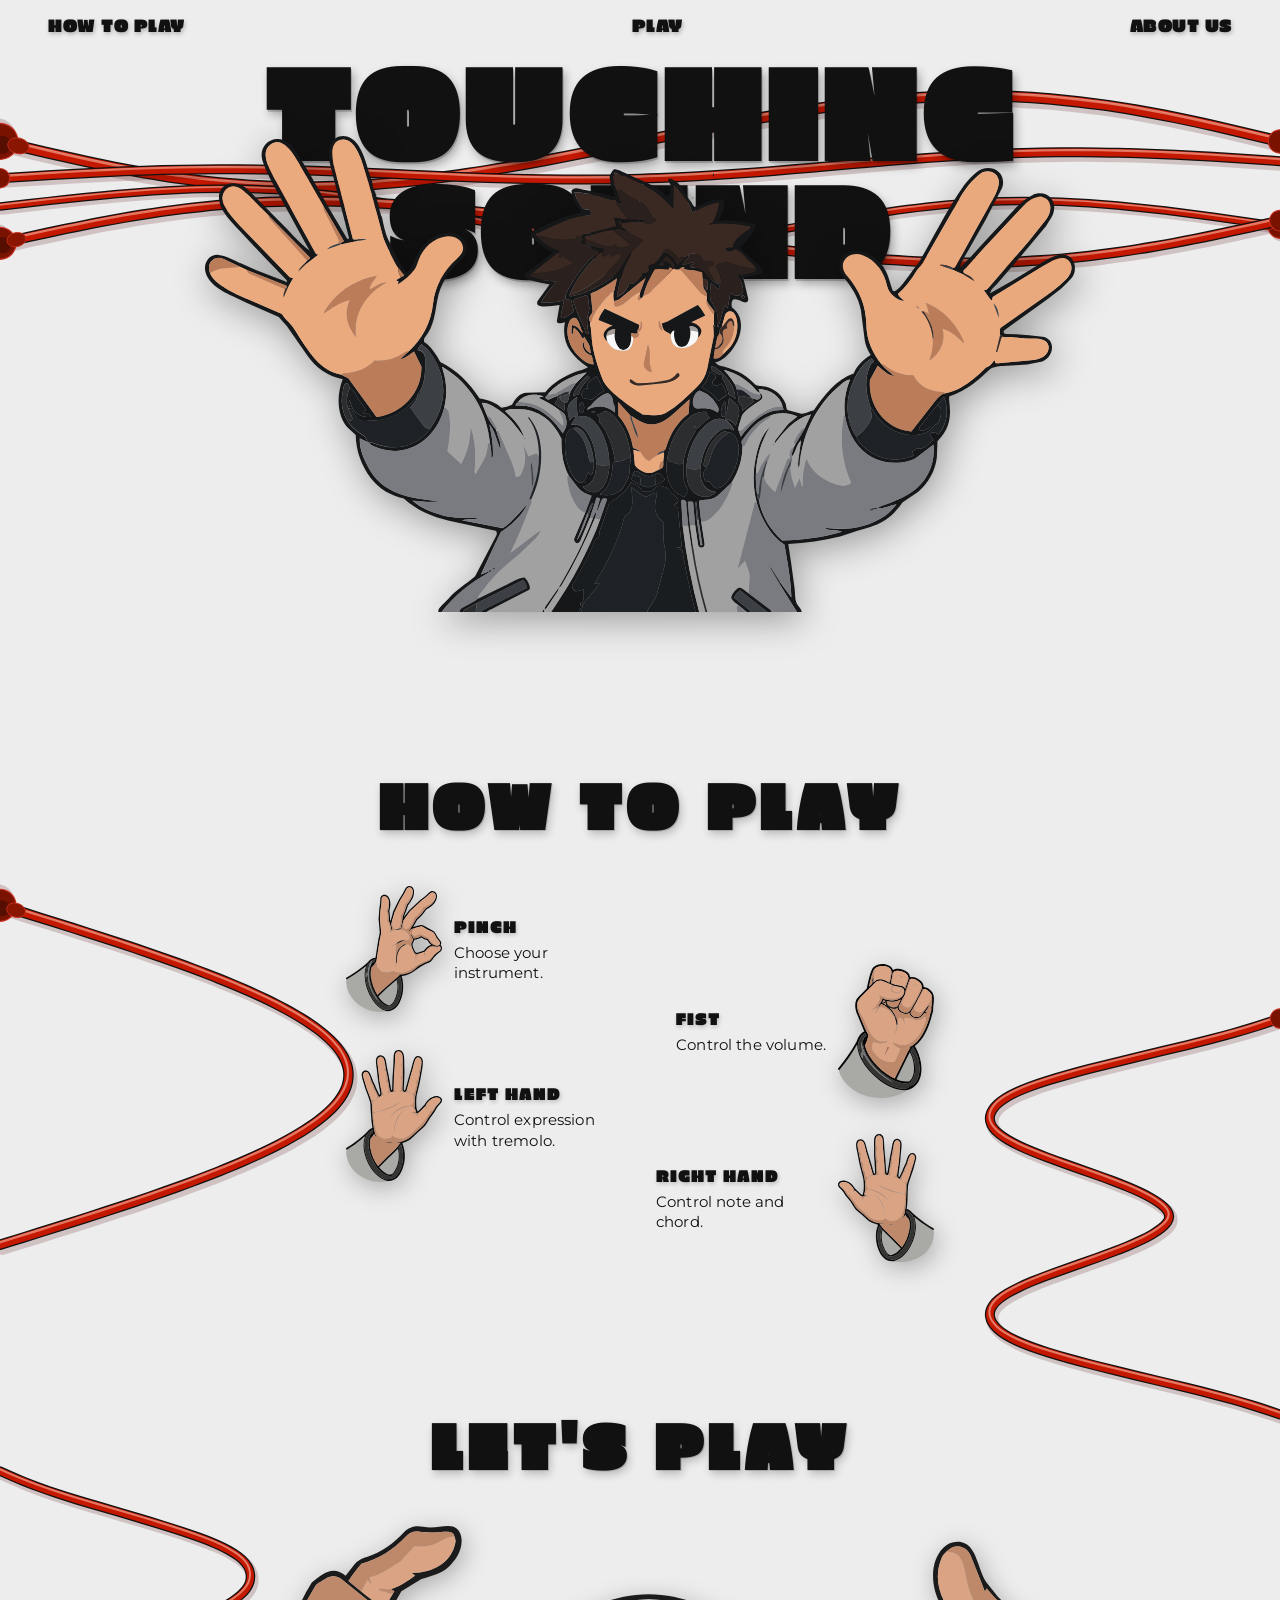
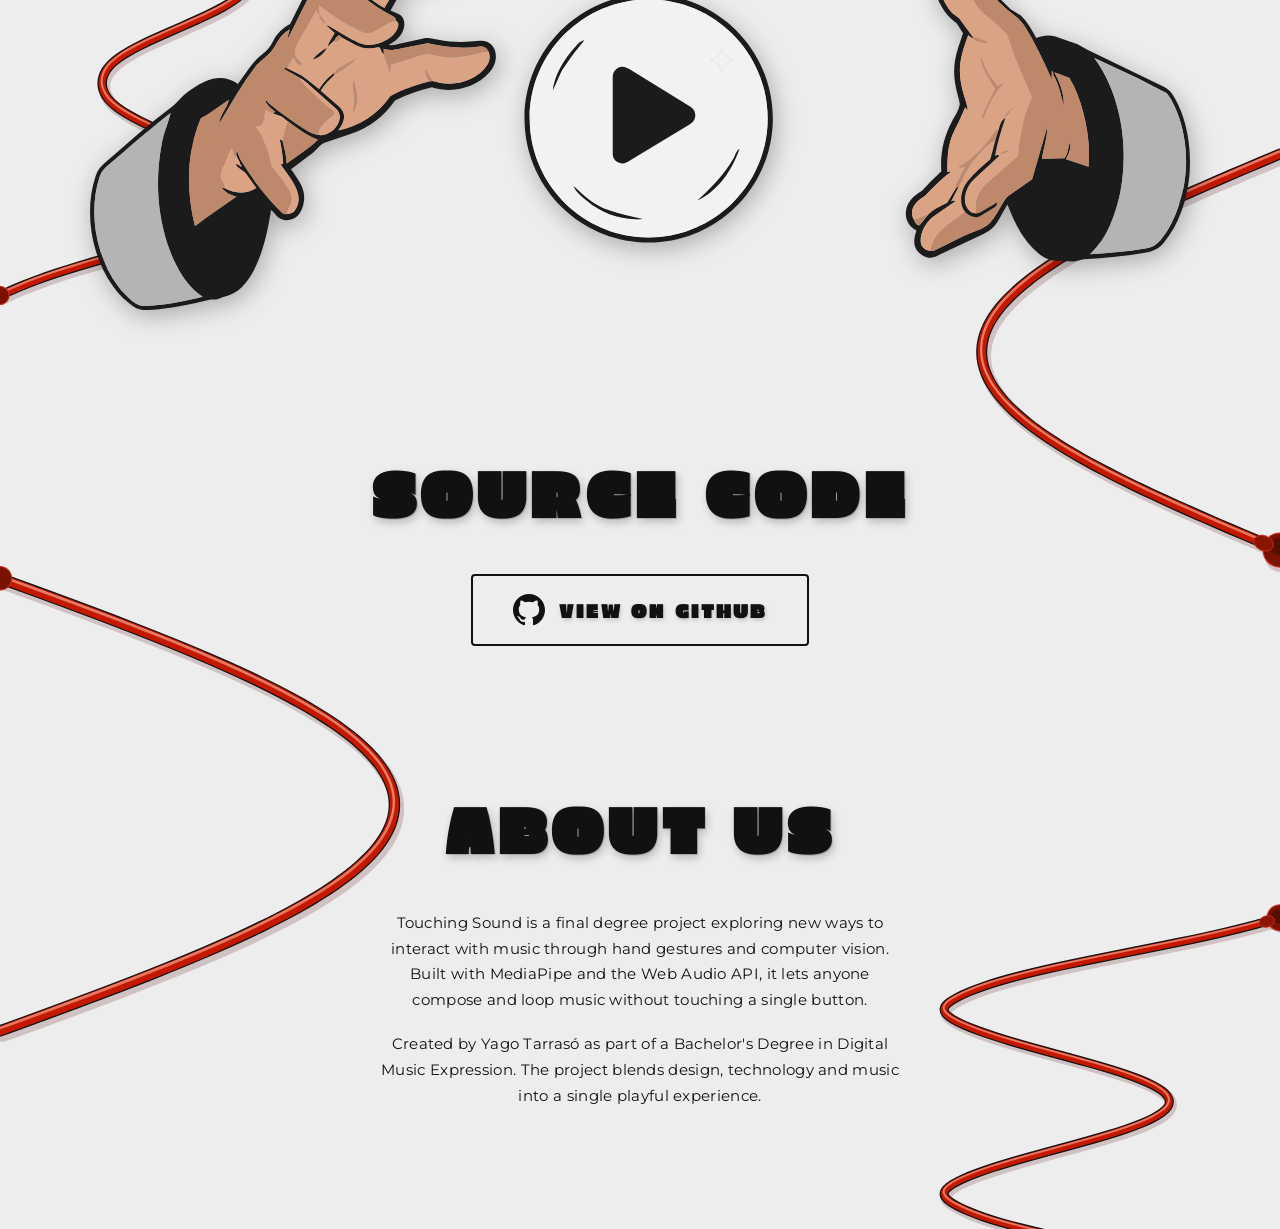
==== commit 384e0c83: "Cambios en la fuente2" ====
--- a/index.html
+++ b/index.html
@@ -14,12 +14,6 @@
     @font-face {
       font-family: 'Montserrat';
       src: url('fonts/Montserrat-Regular.ttf') format('truetype');
-      font-weight: normal;
-      font-style: normal;
-    }
-    @font-face {
-      font-family: 'Montserrat-Bold';
-      src: url('fonts/Montserrat-Bold.ttf') format('truetype');
       font-weight: normal;
       font-style: normal;
     }
@@ -176,7 +170,7 @@
       text-align: center;
     }
     .about-body p {
-      font-family: 'Montserrat-Bold', sans-serif;
+      font-family: 'Montserrat', sans-serif;
       font-size: clamp(0.80rem, 3.2vw, 0.95rem);
       color: #111;
       line-height: 1.7;
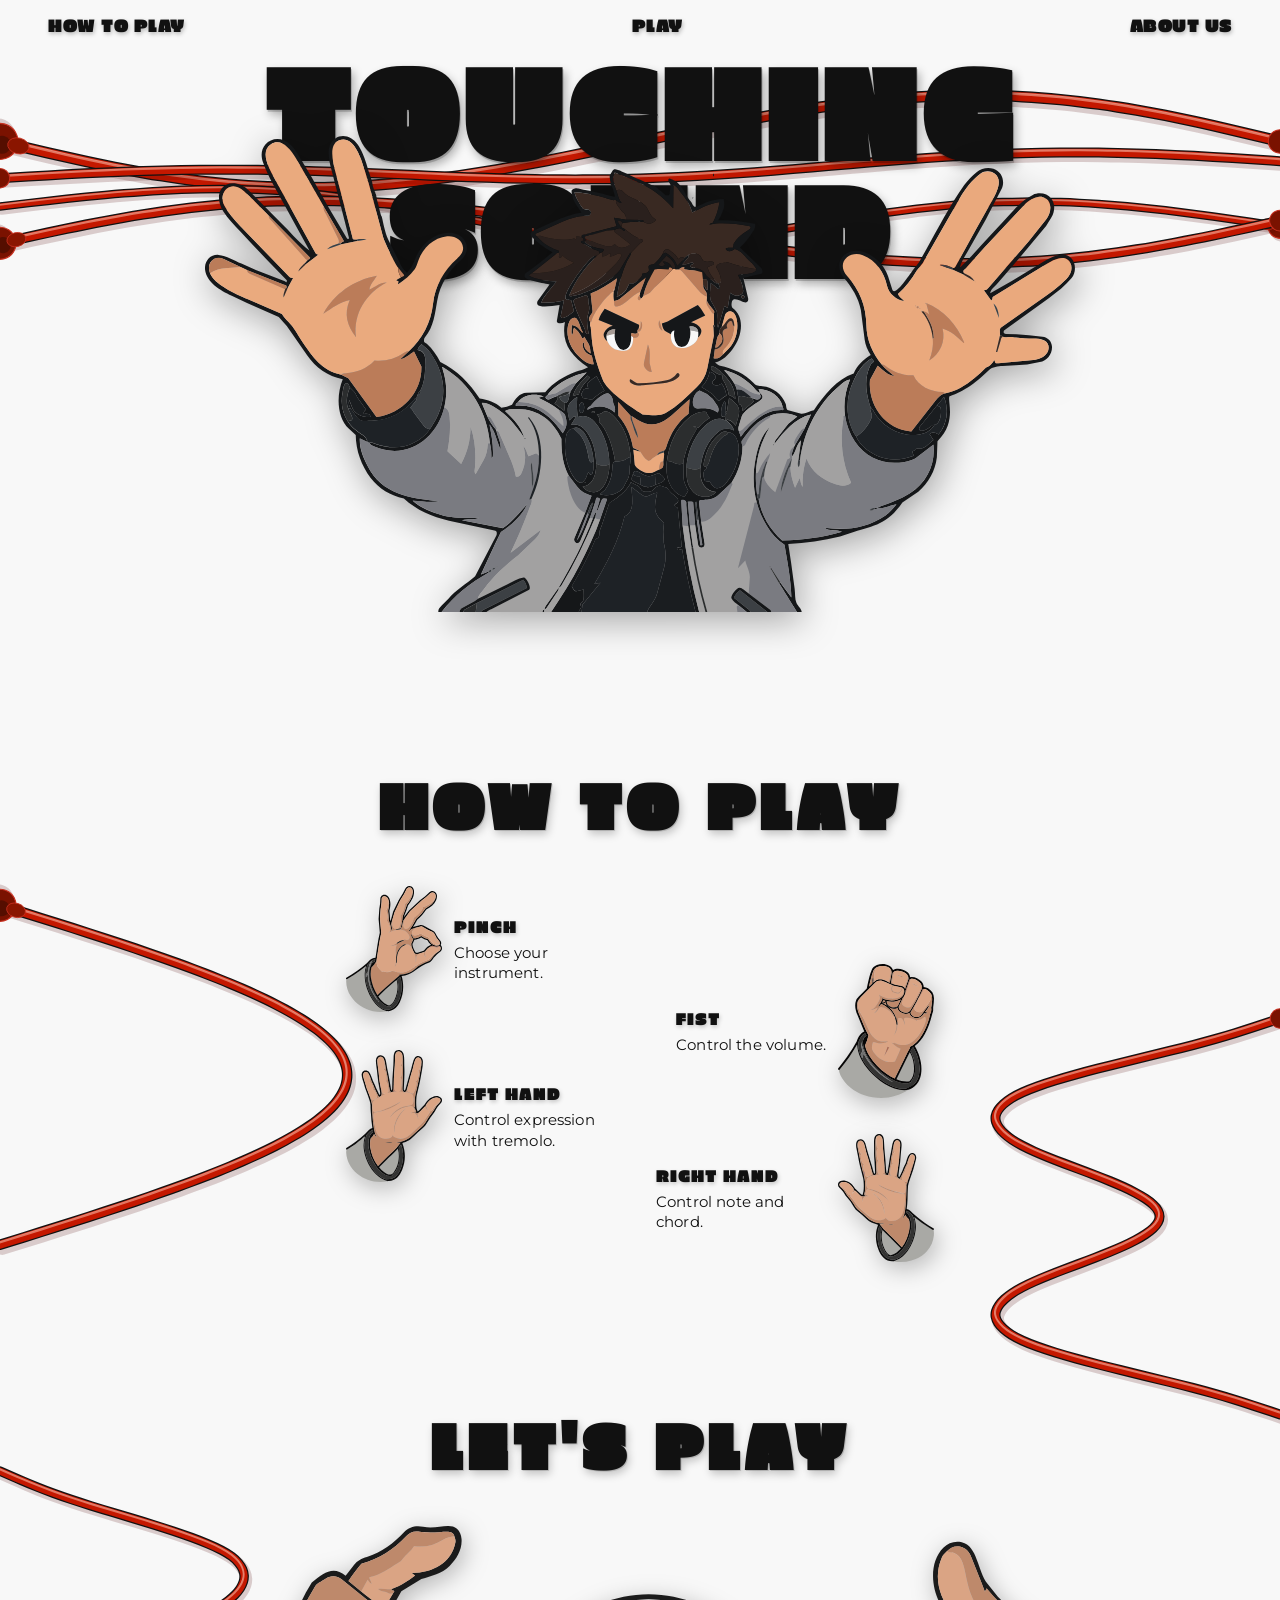
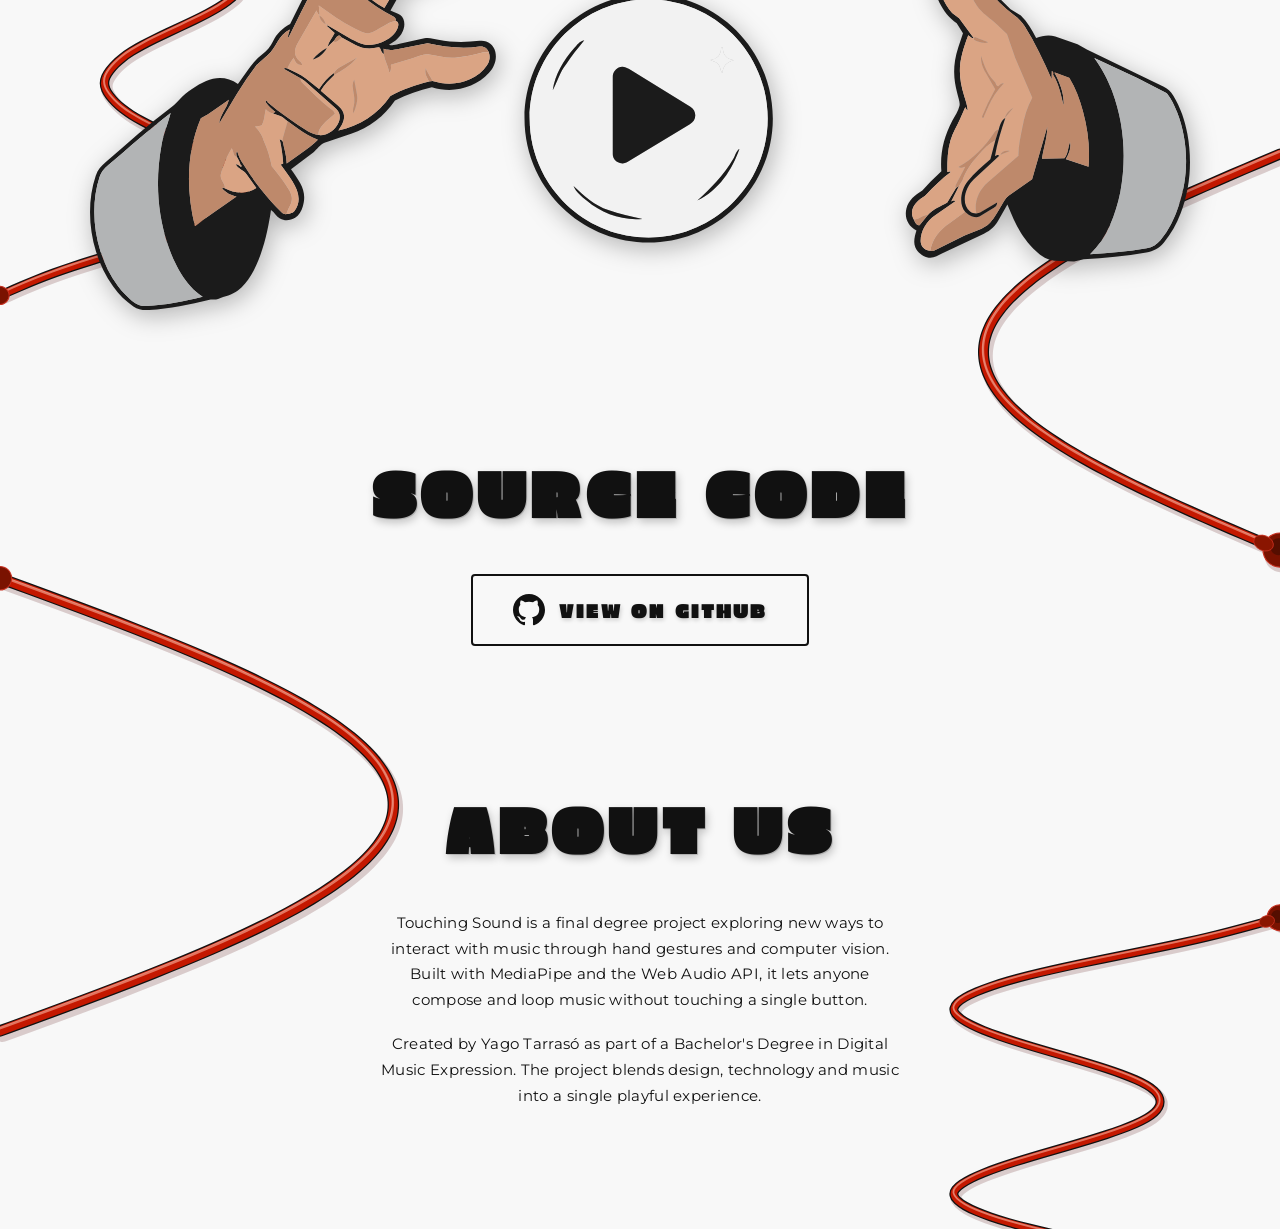
==== commit 426e6897: "Cambios en color de fondo" ====
--- a/index.html
+++ b/index.html
@@ -24,7 +24,7 @@
 
     body {
       font-family: 'Erica One', sans-serif;
-      background: #ededed;
+      background: #f8f8f8;
       color: #111;
       overflow-x: hidden;
       position: relative; /* stacking context for cables canvas */
@@ -46,7 +46,7 @@
     header {
       position: relative;
       z-index: 10;
-      background: #ededed;
+      background: #f8f8f8;
       width: 100%;
       padding: 12px 48px;
       display: flex;
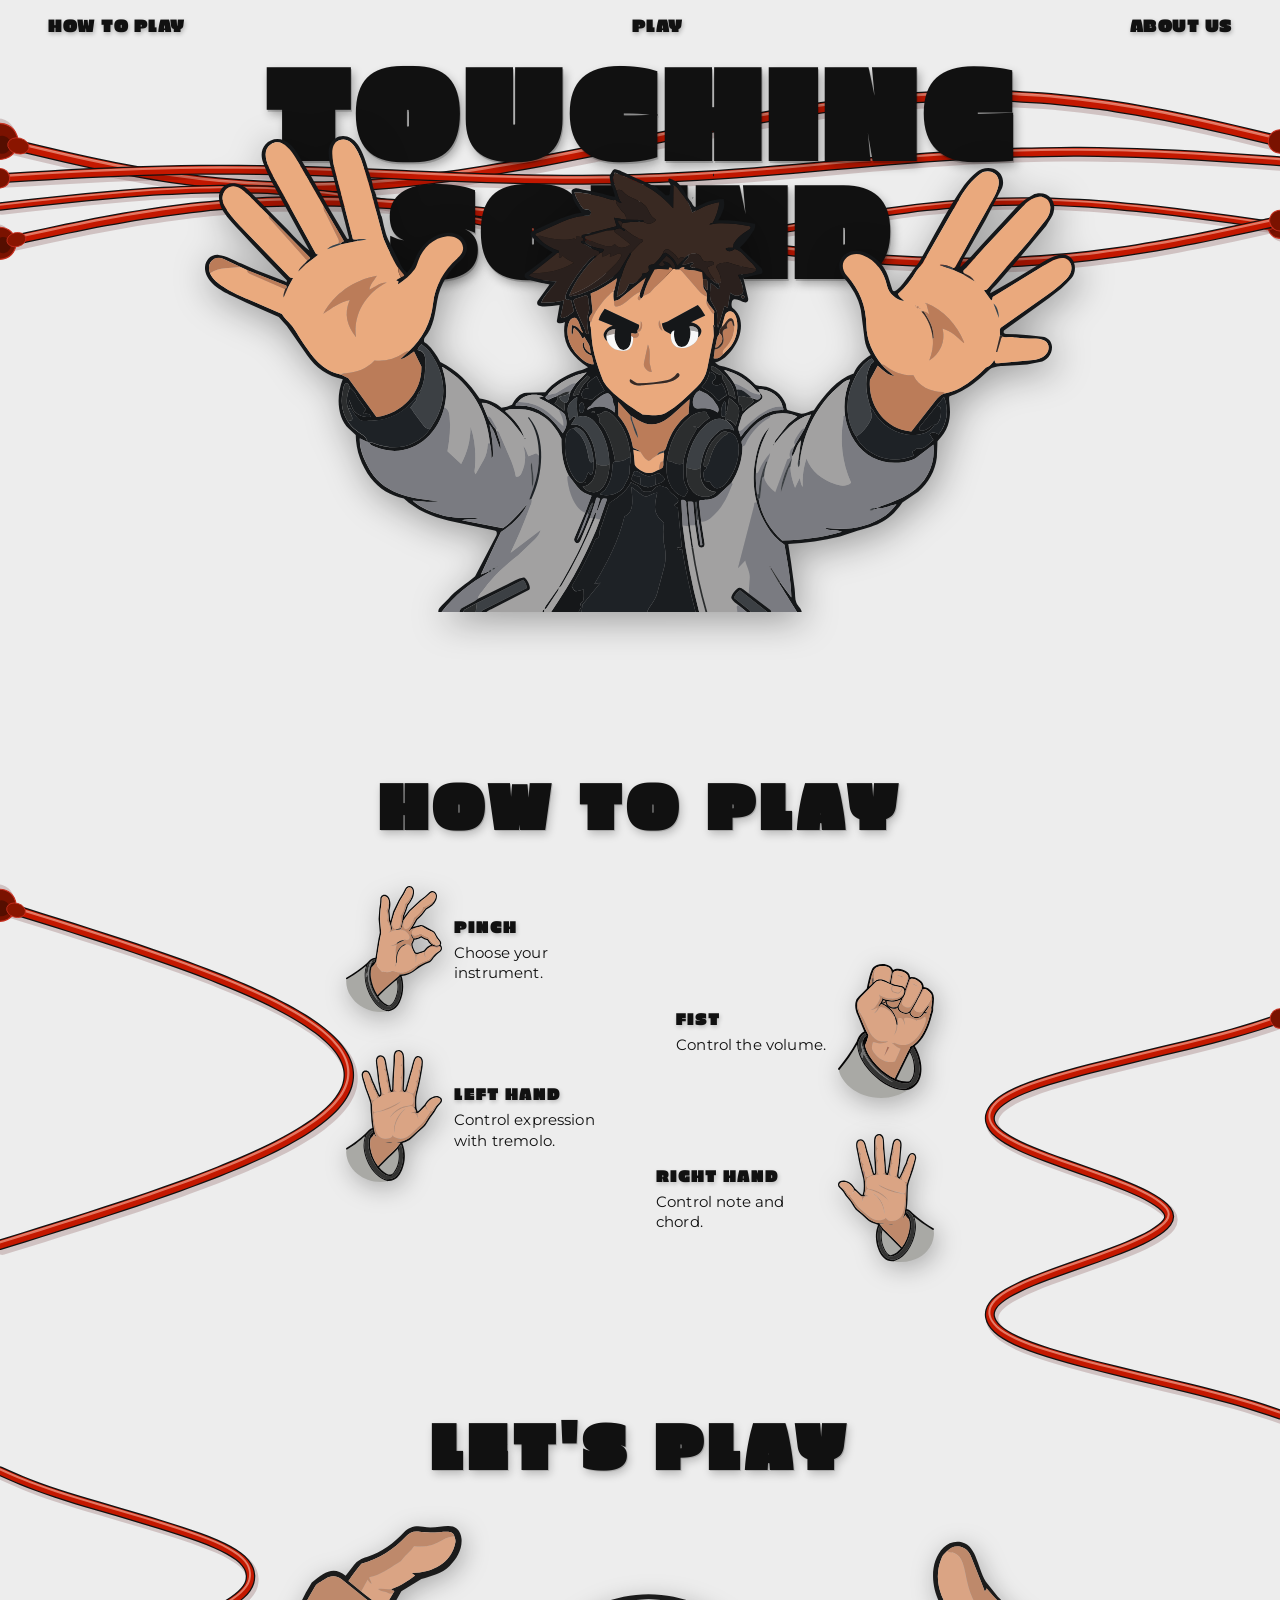
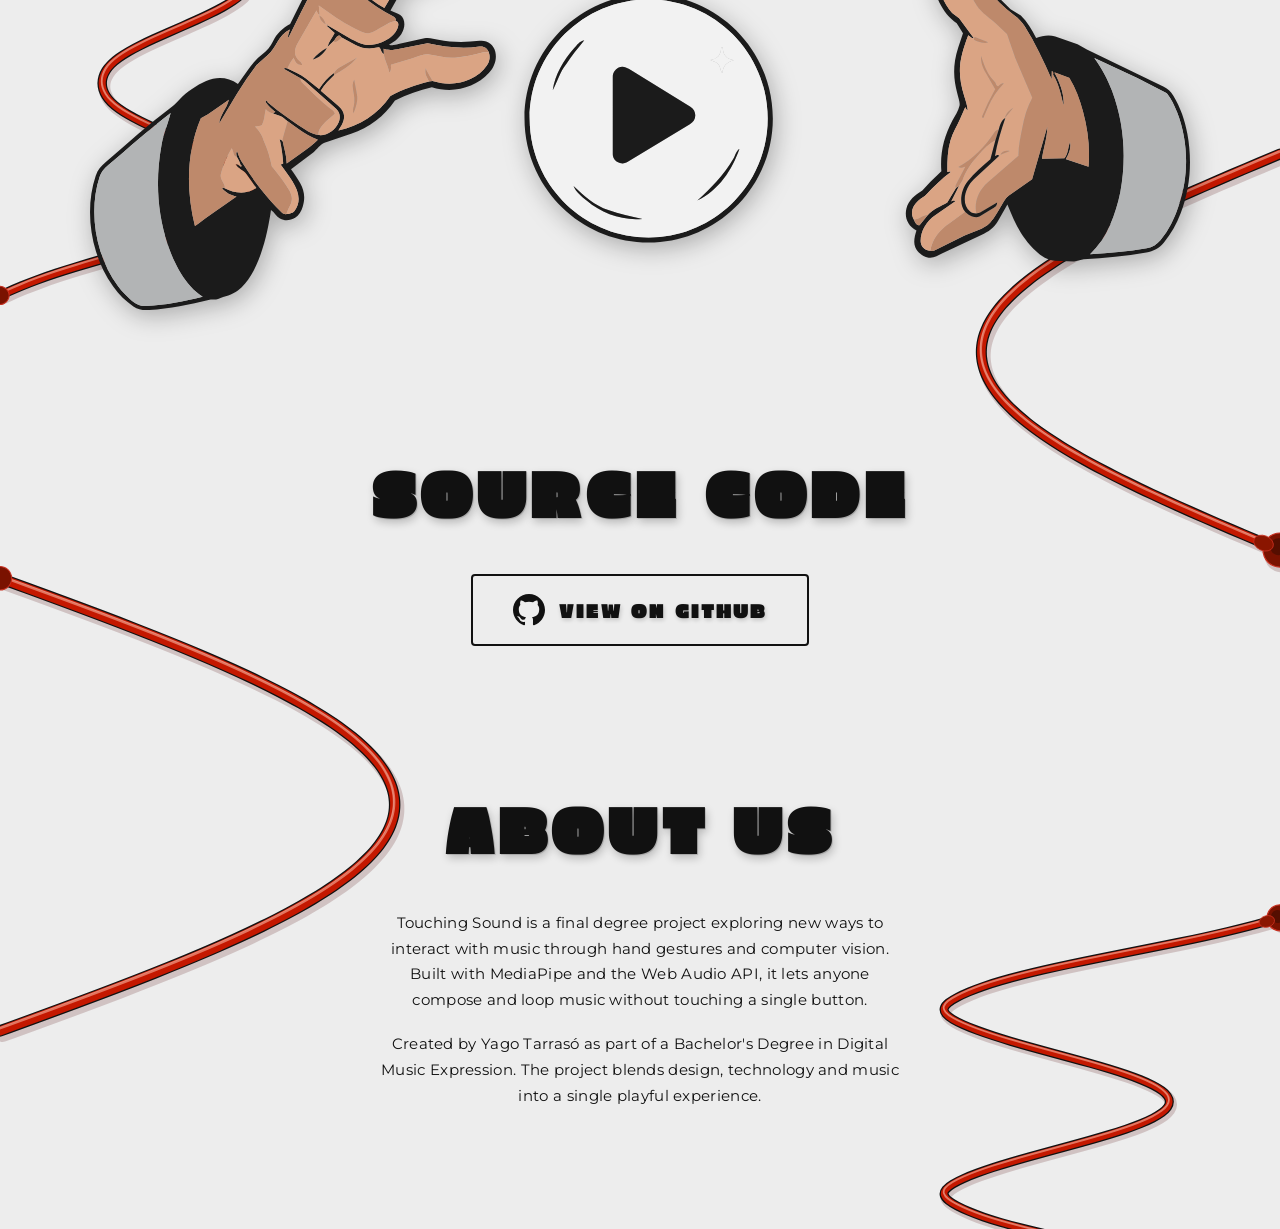
==== commit c8bdba26: "Color ededed de fondo" ====
--- a/index.html
+++ b/index.html
@@ -24,7 +24,7 @@
 
     body {
       font-family: 'Erica One', sans-serif;
-      background: #f8f8f8;
+      background: #ededed;
       color: #111;
       overflow-x: hidden;
       position: relative; /* stacking context for cables canvas */
@@ -46,7 +46,7 @@
     header {
       position: relative;
       z-index: 10;
-      background: #f8f8f8;
+      background: #ededed;
       width: 100%;
       padding: 12px 48px;
       display: flex;
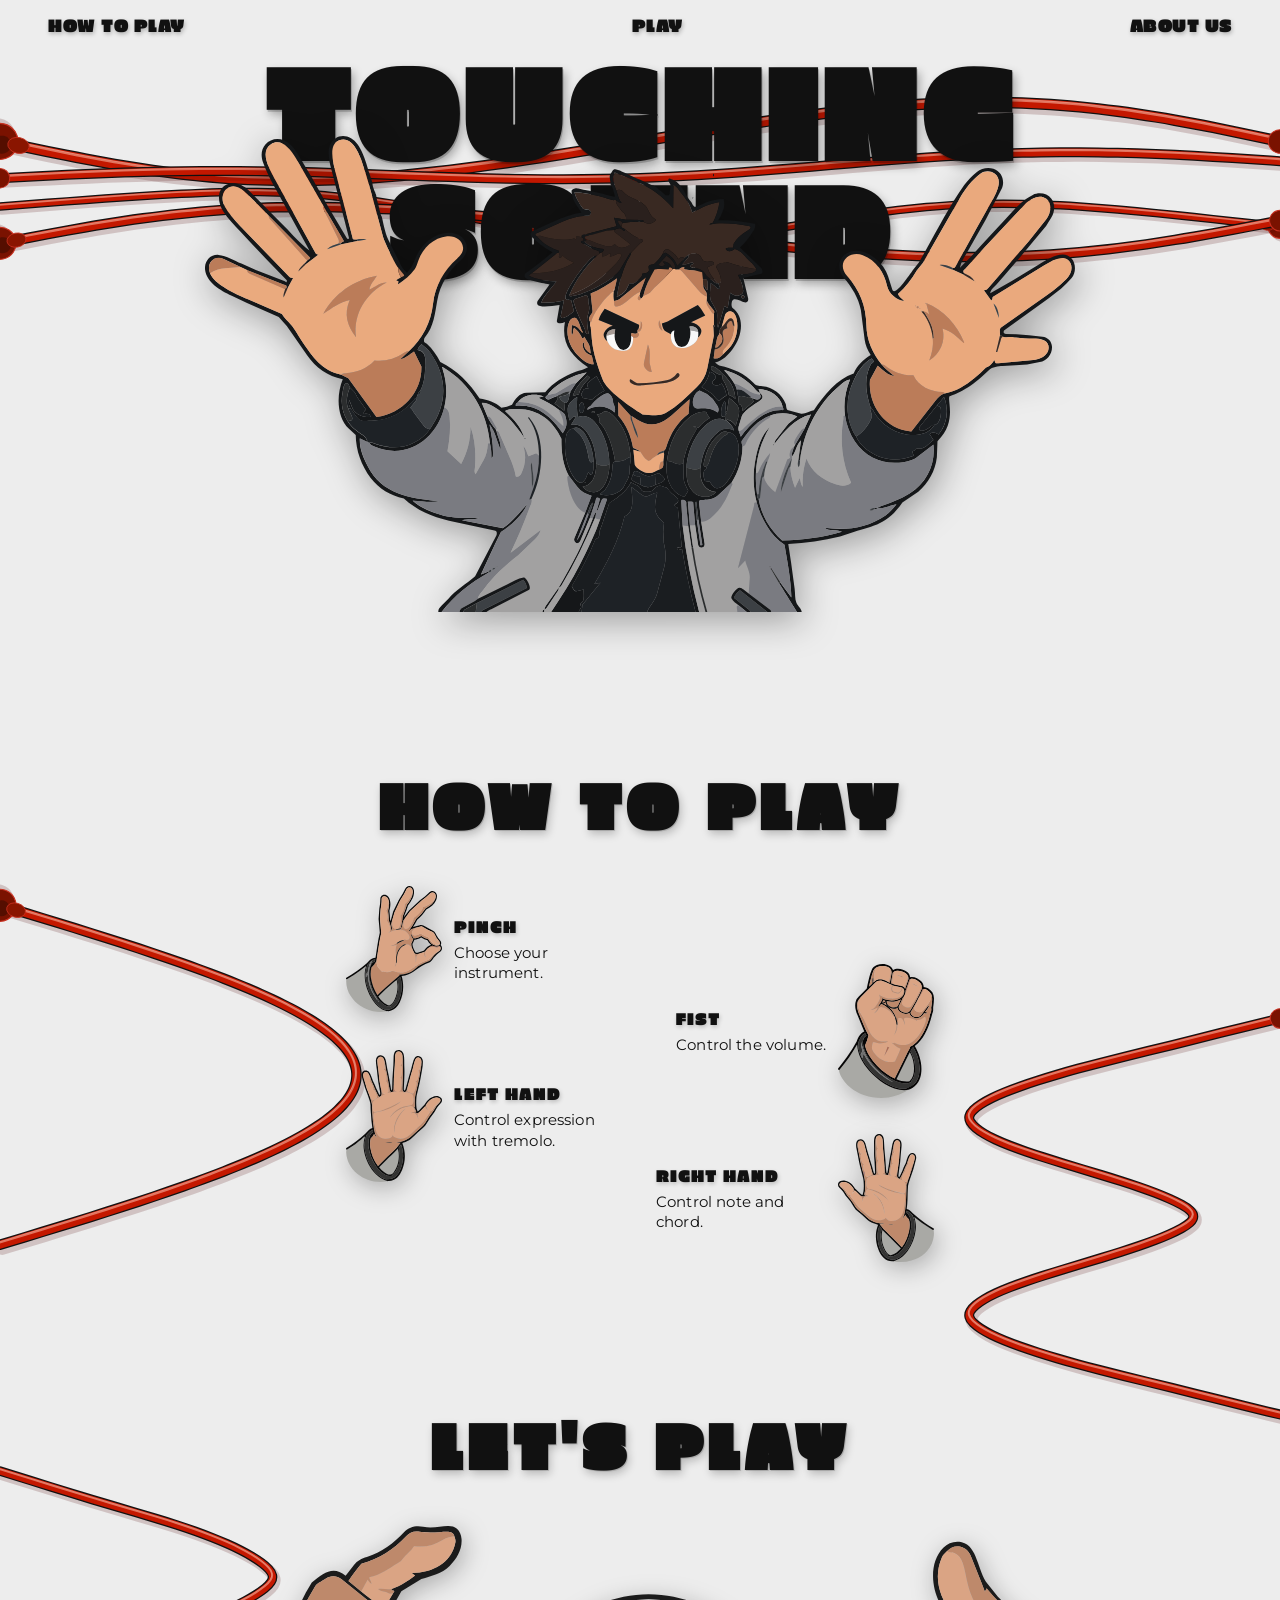
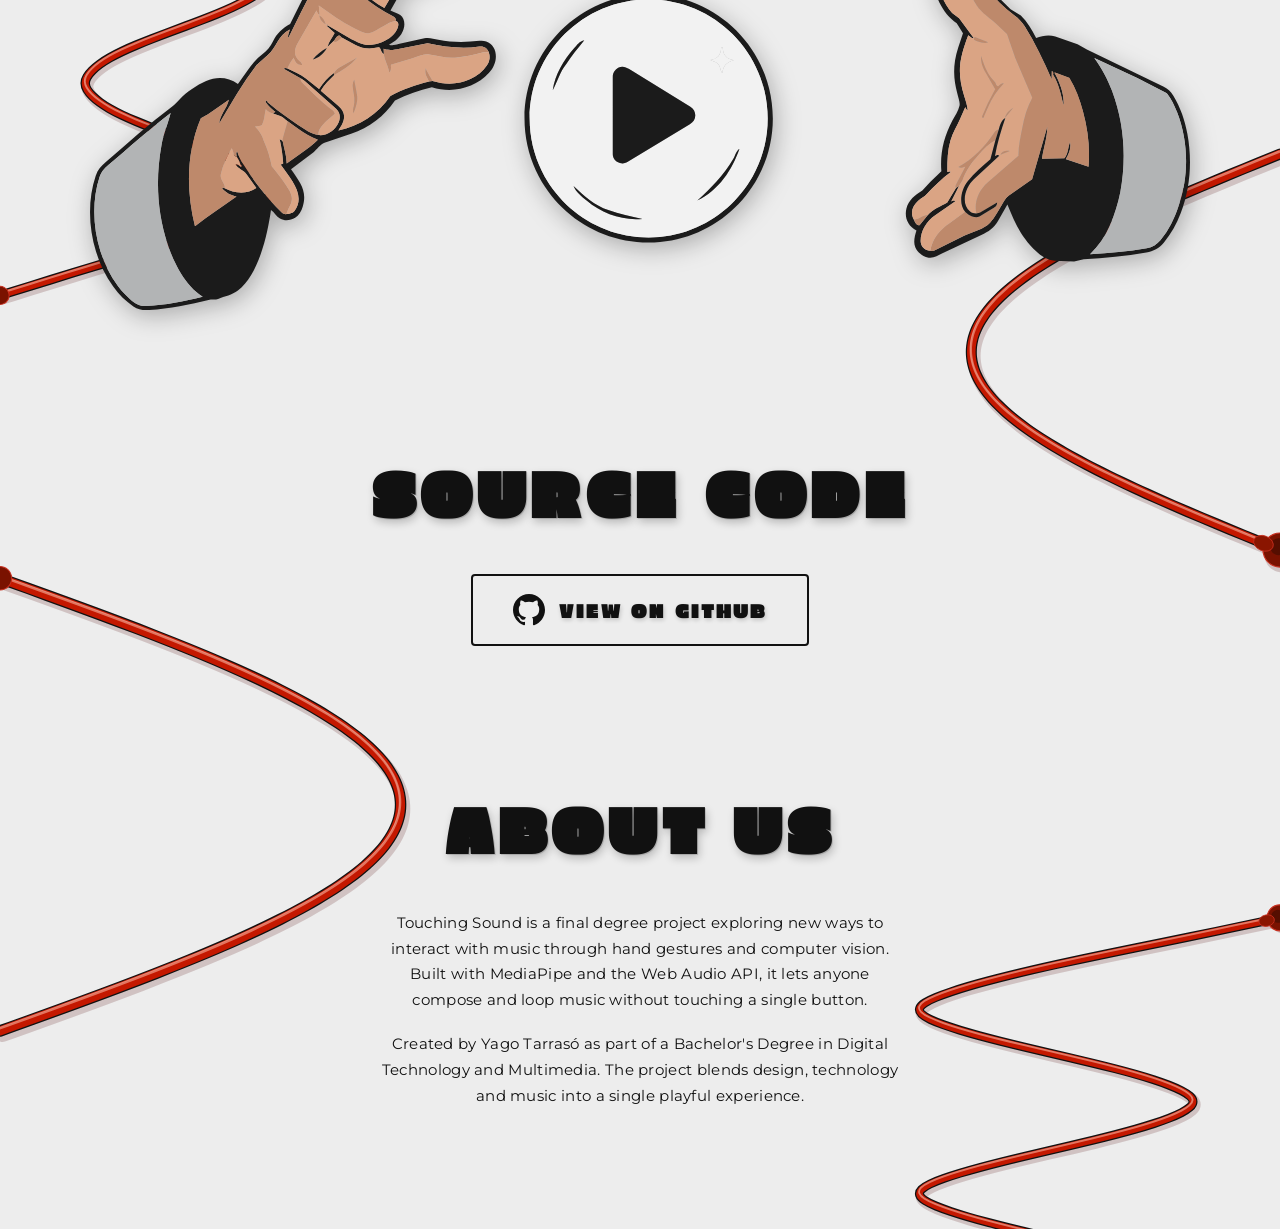
==== commit 63efc421: "Texto about us" ====
--- a/index.html
+++ b/index.html
@@ -453,7 +453,7 @@
     <h2 class="section-title">About Us</h2>
     <div class="about-body">
       <p>Touching Sound is a final degree project exploring new ways to interact with music through hand gestures and computer vision. Built with MediaPipe and the Web Audio API, it lets anyone compose and loop music without touching a single button.</p>
-      <p style="margin-top:18px;">Created by Yago Tarrasó as part of a Bachelor's Degree in Digital Music Expression. The project blends design, technology and music into a single playful experience.</p>
+      <p style="margin-top:18px;">Created by Yago Tarrasó as part of a Bachelor's Degree in Digital Technology and Multimedia. The project blends design, technology and music into a single playful experience.</p>
     </div>
   </div>
 
